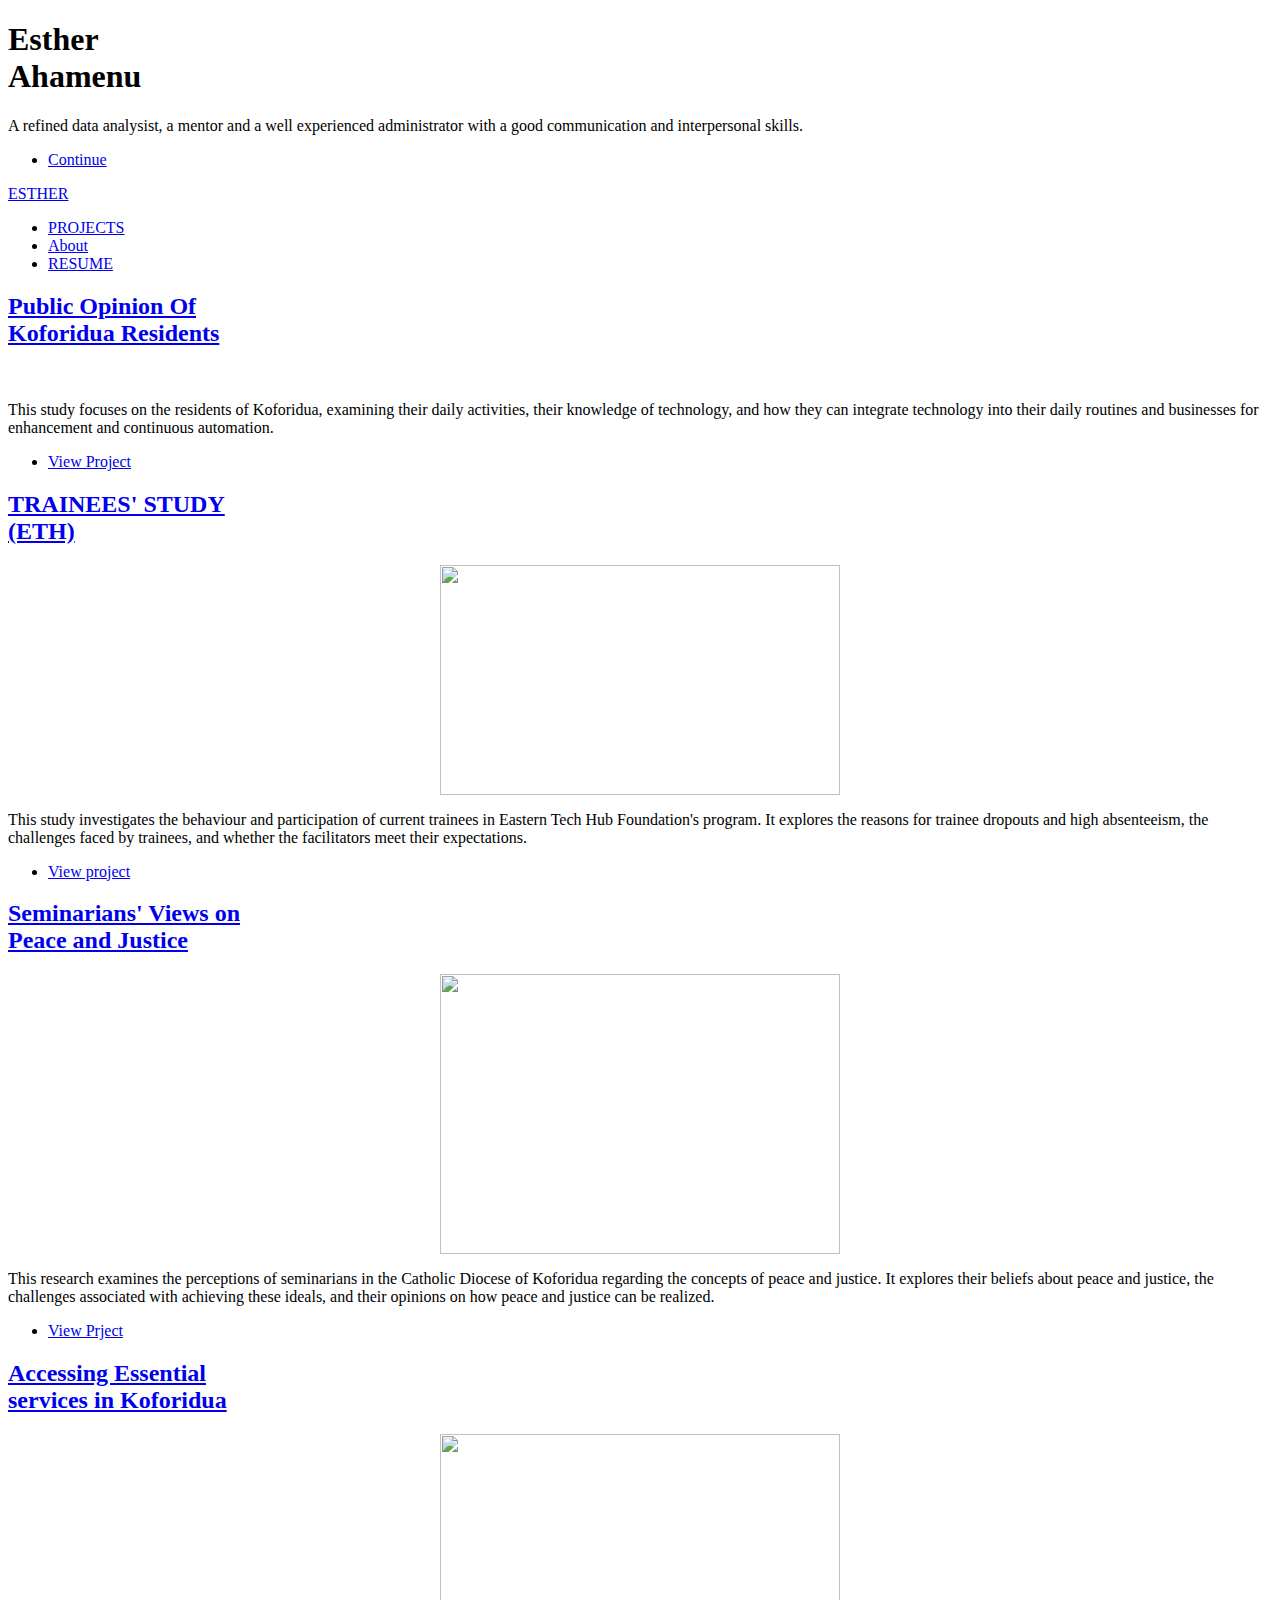
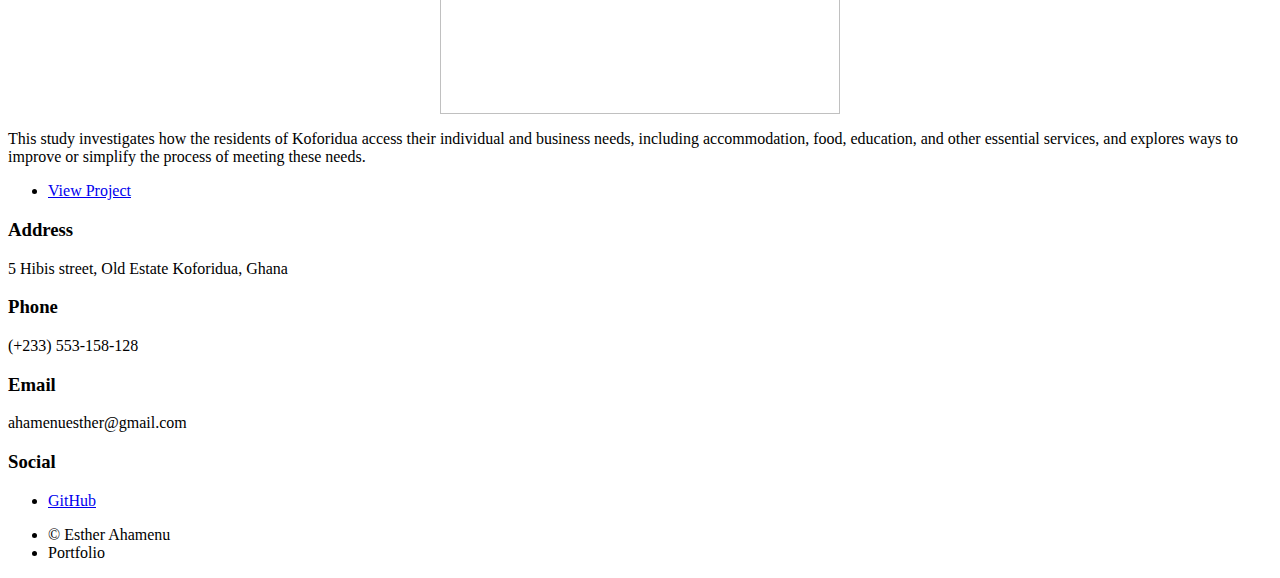
==== index.html @ f5d29477 "Add files via upload" ====
<!DOCTYPE HTML>
<!--
	Massively by HTML5 UP
	html5up.net | @ajlkn
	Free for personal and commercial use under the CCA 3.0 license (html5up.net/license)
-->
<html>
	<head>
		<title>Esther Ahamenu's Portfolio</title>
		<meta charset="utf-8" />
		<meta name="viewport" content="width=device-width, initial-scale=1, user-scalable=no" />
		<link rel="stylesheet" href="assets/css/main.css" />
		<noscript><link rel="stylesheet" href="assets/css/noscript.css" /></noscript>
	</head>
	<body class="is-preload">

		<!-- Wrapper -->
			<div id="wrapper" class="fade-in">

				<!-- Intro -->
					<div id="intro">
						<h1>Esther<br />
						Ahamenu</h1>
						<p>A refined data analysist, a mentor and a well experienced administrator with a good communication and
						interpersonal skills.</p>
						<ul class="actions">
							<li><a href="#header" class="button icon solid solo fa-arrow-down scrolly">Continue</a></li>
						</ul>
					</div>

				<!-- Header -->
					<header id="header">
						<a href="index.html" class="logo">ESTHER</a>
					</header>

				<!-- Nav -->
					<nav id="nav">
						<ul class="links">
							<li class="active"><a href="index.html">PROJECTS</a></li>
							<li ><a href="about.html">About</a></li>
							<li><a href="https://docs.google.com/document/d/1aIMluA7ncY4JUdDrD5Hj9w8OsF0kjv5H/edit?usp=sharing&ouid=103293461980447489467&rtpof=true&sd=true" target="_blank">RESUME</a></li>
							<!-- <li><a href="elements.html">Elements Reference</a></li> -->
						</ul>
						<!-- <ul class="icons">
							<li><a href="#" class="icon brands fa-twitter"><span class="label">Twitter</span></a></li>
							<li><a href="#" class="icon brands fa-facebook-f"><span class="label">Facebook</span></a></li>
							<li><a href="#" class="icon brands fa-instagram"><span class="label">Instagram</span></a></li>
							<li><a href="#" class="icon brands fa-github"><span class="label">GitHub</span></a></li>
						</ul> -->
					</nav>

				<!-- Main -->
					<div id="main">

						<!-- Featured Post -->
							

						<!-- Posts -->
							<section class="posts">
								<article>
									<header>
										
										<h2><a href="#">Public Opinion Of <br />
										Koforidua Residents</a></h2>
									</header>
									<a href="#" class="image fit"><img src="images/po.jpg" alt="" /></a>
									<p>This study focuses on the residents of Koforidua, examining their daily activities, their knowledge of technology, and how they can integrate technology into their daily routines and businesses for enhancement and continuous automation.</p>
									<ul class="actions special">
										<li><a href="https://github.com/Eastern-Tech-Hub-Foundation/public-opinion-of-koforidua-residents.gihttps://github.com/Eastern-Tech-Hub-Foundation/public-opinion-of-koforidua-residents.git" class="button" target="_blank">View Project</a></li>
									</ul>
								</article>
								<article>
									<header>
										<span class="date"></span>
										<h2><a href="#">TRAINEES' STUDY<br />
										(ETH)</a></h2>
									</header>
									<a href="#" class="image fit"><img src="images/ts.webp" alt=""style="display: block; margin:0 auto; height: 230px; width: 400px" /></a>
									<p>This study investigates the behaviour and participation of current trainees in Eastern Tech Hub Foundation's program. It explores the reasons for trainee dropouts and high absenteeism, the challenges faced by trainees, and whether the facilitators meet their expectations.</p>
									<ul class="actions special">
										<li><a href="#" class="button">View project</a></li>
									</ul>
								</article>
								<article>
									<header>
										
										<h2><a href="#">Seminarians' Views on <br />
										Peace and Justice </a></h2>
									</header>
									<a href="#" class="image fit"><img src="images/sem.jpg" alt="" style="display: block; margin:0 auto; height: 280px; width: 400px" /></a>
									<p>This research examines the perceptions of seminarians in the Catholic Diocese of Koforidua regarding the concepts of peace and justice. It explores their beliefs about peace and justice, the challenges associated with achieving these ideals, and their opinions on how peace and justice can be realized.</p>
									<ul class="actions special">
										<li><a href="https://github.com/Eastern-Tech-Hub-Foundation/seminarians.git" class="button" target="_blank">View Prject</a></li>
									</ul>
								</article>
								<article>
									<header>
										
										<h2><a href="#">Accessing Essential <br />
										 services in Koforidua</a></h2>
									</header>
									<a href="#" class="image fit"><img src="images/es.avif" alt=""style="display: block; margin:0 auto; height: 280px; width: 400px" /></a>
									<p>This study investigates how the residents of Koforidua access their individual and business needs, including accommodation, food, education, and other essential services, and explores ways to improve or simplify the process of meeting these needs.</p>
									<ul class="actions special">
										<li><a href="https://github.com/Eastern-Tech-Hub-Foundation/Trainees-Study" class="button" target="_blank">View Project</a></li>
									</ul>
								</article>
								<!-- <article>
									<header>
										
										<h2><a href="#">Odio magna<br />
										sed consectetur</a></h2>
									</header>
									<a href="#" class="image fit"><img src="images/pic06.jpg" alt="" /></a>
									<p>Donec eget ex magna. Interdum et malesuada fames ac ante ipsum primis in faucibus. Pellentesque venenatis dolor imperdiet dolor mattis sagittis magna etiam.</p>
									<ul class="actions special">
										<li><a href="#" class="button">Full Story</a></li>
									</ul>
								</article>
								<article>
									<header>
										
										<h2><a href="#">Augue lorem<br />
										primis vestibulum</a></h2>
									</header>
									<a href="#" class="image fit"><img src="images/pic07.jpg" alt="" /></a>
									<p>Donec eget ex magna. Interdum et malesuada fames ac ante ipsum primis in faucibus. Pellentesque venenatis dolor imperdiet dolor mattis sagittis magna etiam.</p>
									<ul class="actions special">
										<li><a href="#" class="button">Full Story</a></li>
									</ul>
								</article> -->
							</section>

						<!-- Footer -->
							<!-- <footer> -->
								<!-- <div class="pagination"> -->
									<!--<a href="#" class="previous">Prev</a>-->
									<!-- <a href="#" class="page active">1</a> -->
									<!-- <a href="#" class="page">2</a> -->
									<!-- <a href="#" class="page">3</a> -->
									<!-- <span class="extra">&hellip;</span> -->
									<!-- <a href="#" class="page">8</a> -->
									<!-- <a href="#" class="page">9</a> -->
									<!-- <a href="#" class="page">10</a> -->
									<!-- <a href="#" class="next">Next</a> -->
								<!-- </div> -->
							<!-- </footer> -->

					</div>

				<!-- Footer -->
					<footer id="footer">
						<section class="split contact">
							<section>
								<h3>Address</h3>
								<p>5 Hibis street, Old Estate
								Koforidua, Ghana</p>
							</section>
							<section>
								<h3>Phone</h3>
								<p>(+233) 553-158-128</p>
							</section>
							<!-- <form method="post" action="#">
								<div class="fields">
									<div class="field">
										<label for="name">Name</label>
										<input type="text" name="name" id="name" />
									</div>
									<div class="field">
										<label for="email">Email</label>
										<input type="text" name="email" id="email" />
									</div>
									<div class="field">
										<label for="message">Message</label>
										<textarea name="message" id="message" rows="3"></textarea>
									</div>
								</div>
								<ul class="actions">
									<li><input type="submit" value="Send Message" /></li>
								</ul>
							</form> -->
						</section>
						<section class="split contact">
							
							<section>
								<h3>Email</h3>
								<p>ahamenuesther@gmail.com</p>
							</section>
							<section>
								<h3>Social</h3>
								<ul class="icons alt">
									<!-- <li><a href="#" class="icon brands alt fa-twitter"><span class="label">Twitter</span></a></li> -->
									<!-- <li><a href="#" class="icon brands alt fa-facebook-f"><span class="label">Facebook</span></a></li> -->
									<!-- <li><a href="#" class="icon brands alt fa-instagram"><span class="label">Instagram</span></a></li> -->
									<li><a href="github.com/EstherAhamenu" class="icon brands alt fa-github"><span class="label">GitHub</span></a></li>
								</ul>
							</section>
						</section>
					</footer>

				<!-- Copyright -->
					<div id="copyright">
						<ul><li>&copy; Esther Ahamenu</li><li>Portfolio </li></ul>
					</div>

			</div>

		<!-- Scripts -->
			<script src="assets/js/jquery.min.js"></script>
			<script src="assets/js/jquery.scrollex.min.js"></script>
			<script src="assets/js/jquery.scrolly.min.js"></script>
			<script src="assets/js/browser.min.js"></script>
			<script src="assets/js/breakpoints.min.js"></script>
			<script src="assets/js/util.js"></script>
			<script src="assets/js/main.js"></script>

	</body>
</html>
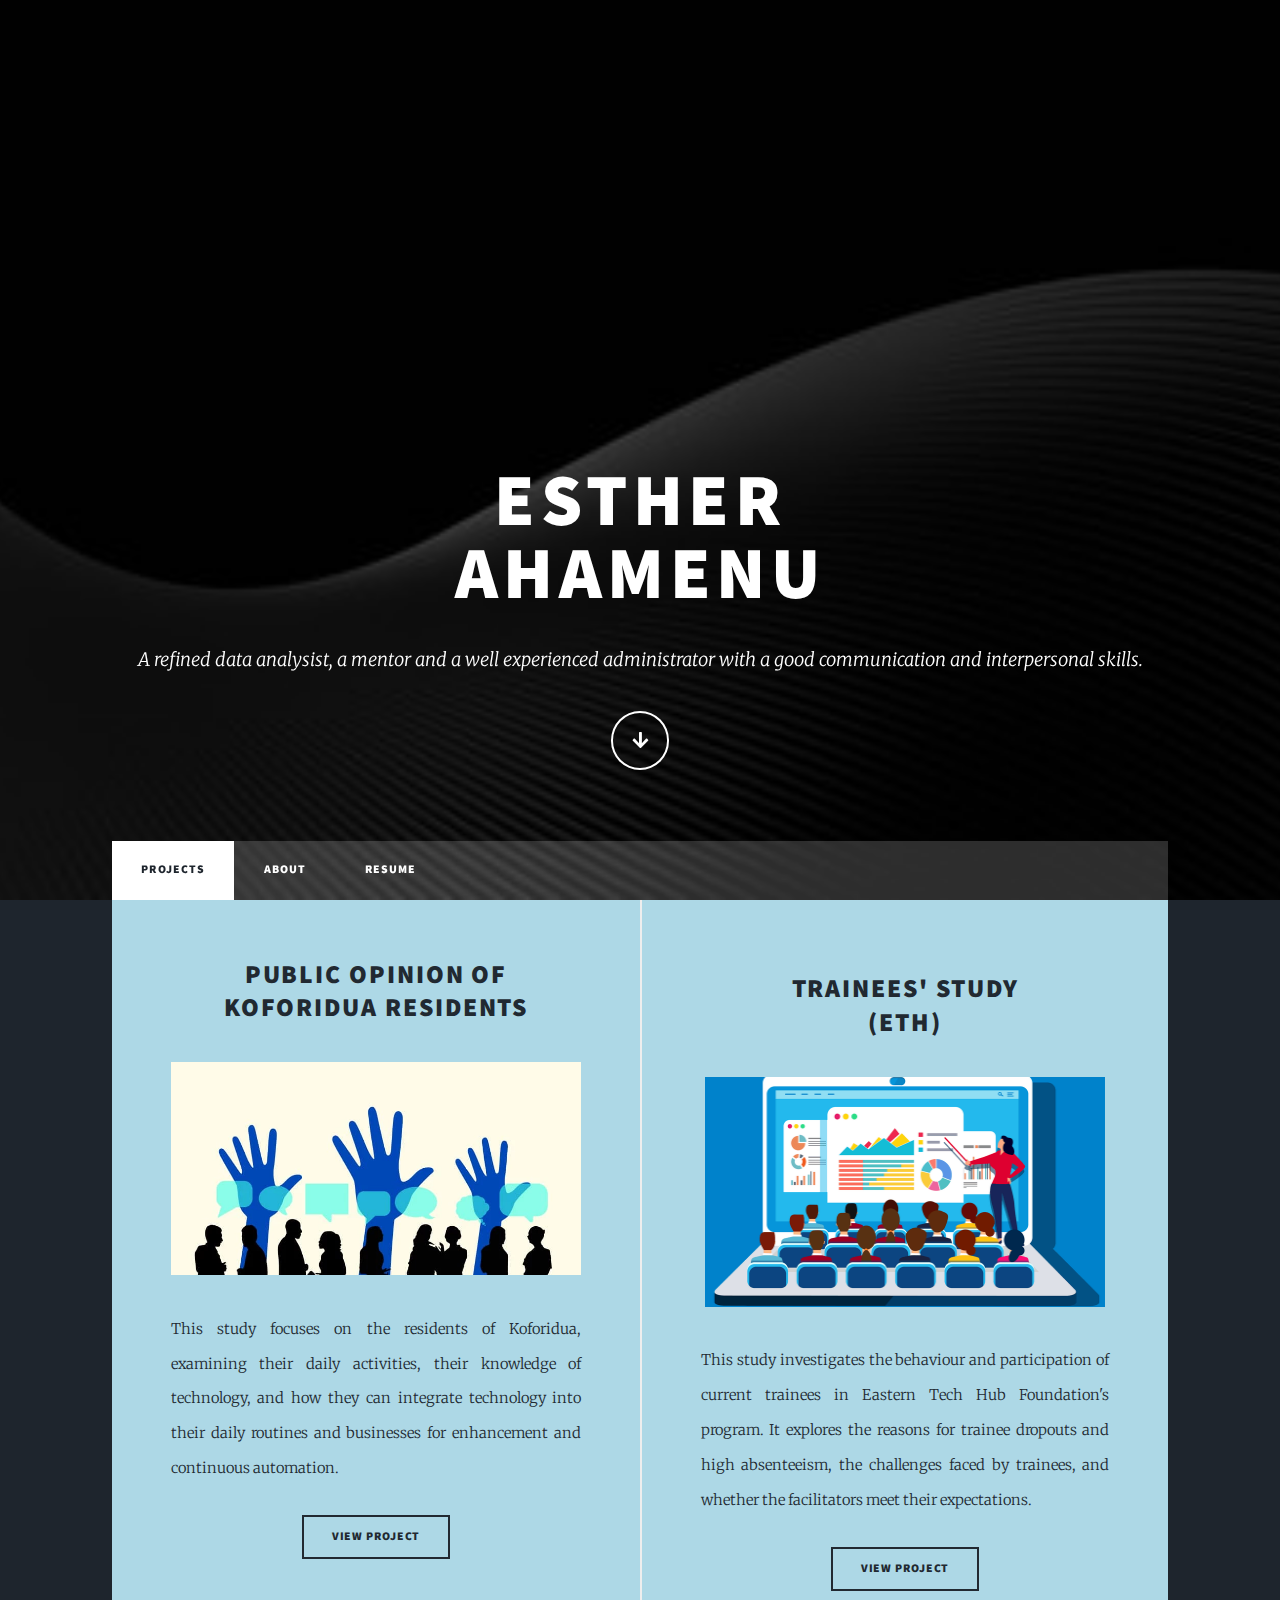
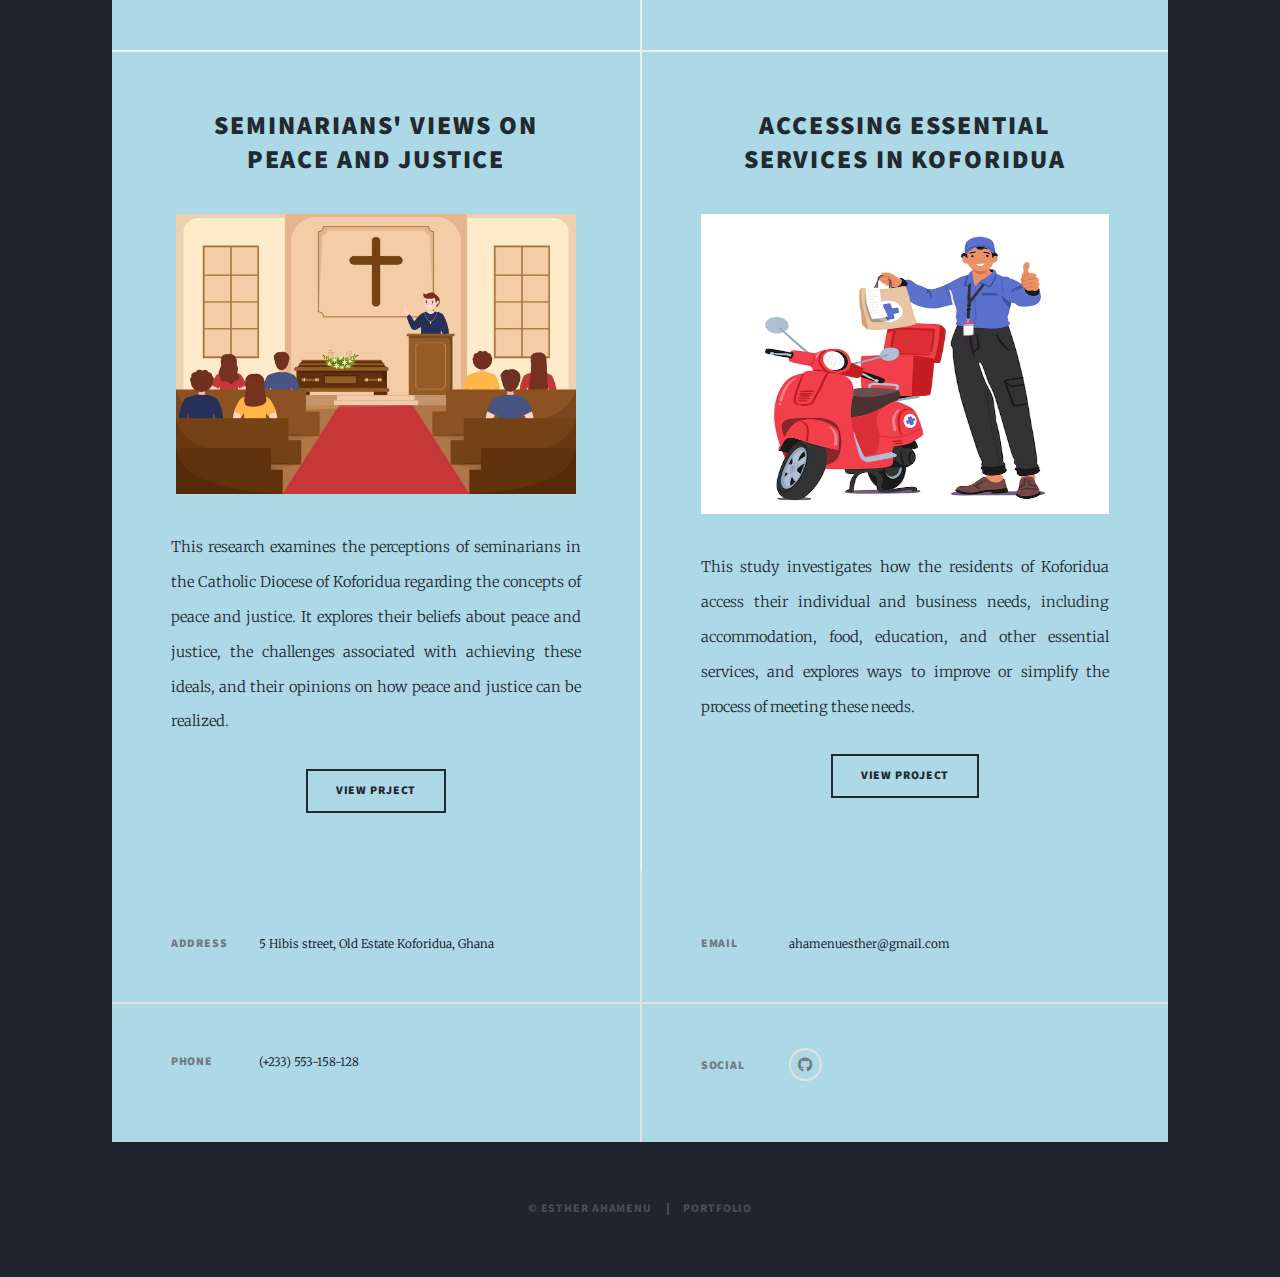
==== commit 92d57a22: "Update index.html" ====
--- a/index.html
+++ b/index.html
@@ -99,7 +99,7 @@
 										<h2><a href="#">Accessing Essential <br />
 										 services in Koforidua</a></h2>
 									</header>
-									<a href="#" class="image fit"><img src="images/es.avif" alt=""style="display: block; margin:0 auto; height: 280px; width: 400px" /></a>
+									<a href="#" class="image fit"><img src="images/es.avif" alt=""style="display: block; margin:0 auto; height: 300px; width: 350" /></a>
 									<p>This study investigates how the residents of Koforidua access their individual and business needs, including accommodation, food, education, and other essential services, and explores ways to improve or simplify the process of meeting these needs.</p>
 									<ul class="actions special">
 										<li><a href="https://github.com/Eastern-Tech-Hub-Foundation/Trainees-Study" class="button" target="_blank">View Project</a></li>
@@ -215,4 +215,4 @@
 			<script src="assets/js/main.js"></script>
 
 	</body>
-</html>+</html>
--- a/assets/css/main.css
+++ b/assets/css/main.css
@@ -0,0 +1,4689 @@
+@import url(fontawesome-all.min.css);
+@import url("https://fonts.googleapis.com/css?family=Merriweather:300,700,300italic,700italic|Source+Sans+Pro:900");
+
+/*
+	Massively by HTML5 UP
+	html5up.net | @ajlkn
+	Free for personal and commercial use under the CCA 3.0 license (html5up.net/license)
+*/
+
+html, body, div, span, applet, object,
+iframe, h1, h2, h3, h4, h5, h6, p, blockquote,
+pre, a, abbr, acronym, address, big, cite,
+code, del, dfn, em, img, ins, kbd, q, s, samp,
+small, strike, strong, sub, sup, tt, var, b,
+u, i, center, dl, dt, dd, ol, ul, li, fieldset,
+form, label, legend, table, caption, tbody,
+tfoot, thead, tr, th, td, article, aside,
+canvas, details, embed, figure, figcaption,
+footer, header, hgroup, menu, nav, output, ruby,
+section, summary, time, mark, audio, video {
+	margin: 0;
+	padding: 0;
+	border: 0;
+	font-size: 100%;
+	font: inherit;
+	vertical-align: baseline;}
+
+article, aside, details, figcaption, figure,
+footer, header, hgroup, menu, nav, section {
+	display: block;}
+
+body {
+	line-height: 1;
+}
+
+ol, ul {
+	list-style: none;
+}
+
+blockquote, q {
+	quotes: none;
+}
+
+	blockquote:before, blockquote:after, q:before, q:after {
+		content: '';
+		content: none;
+	}
+
+table {
+	border-collapse: collapse;
+	border-spacing: 0;
+}
+
+body {
+	-webkit-text-size-adjust: none;
+}
+
+mark {
+	background-color: transparent;
+	color: inherit;
+}
+
+input::-moz-focus-inner {
+	border: 0;
+	padding: 0;
+}
+
+input, select, textarea {
+	-moz-appearance: none;
+	-webkit-appearance: none;
+	-ms-appearance: none;
+	appearance: none;
+}
+
+/* Basic */
+
+	@-ms-viewport {
+		width: device-width;
+	}
+
+	body {
+		-ms-overflow-style: scrollbar;
+	}
+
+	@media screen and (max-width: 480px) {
+
+		html, body {
+			min-width: 320px;
+		}
+
+	}
+
+	html {
+		box-sizing: border-box;
+	}
+
+	*, *:before, *:after {
+		box-sizing: inherit;
+	}
+
+	body {
+		background-color: #1e252d;
+	}
+
+		body.is-preload *, body.is-preload *:before, body.is-preload *:after {
+			-moz-animation: none !important;
+			-webkit-animation: none !important;
+			-ms-animation: none !important;
+			animation: none !important;
+			-moz-transition: none !important;
+			-webkit-transition: none !important;
+			-ms-transition: none !important;
+			transition: none !important;
+		}
+
+/* Type */
+
+	html {
+		font-size: 16pt;
+	}
+
+		@media screen and (max-width: 1680px) {
+
+			html {
+				font-size: 12pt;
+			}
+
+		}
+
+		@media screen and (max-width: 1280px) {
+
+			html {
+				font-size: 11pt;
+			}
+
+		}
+
+		@media screen and (max-width: 360px) {
+
+			html {
+				font-size: 10pt;
+			}
+
+		}
+
+	body {
+		color: #212931;
+	}
+
+	body, input, select, textarea {
+		font-family: "Merriweather", Georgia, serif;
+		font-weight: 300;
+		font-size: 1rem;
+		line-height: 2.375;
+	}
+
+	a {
+		-moz-transition: color 0.2s ease-in-out, background-color 0.2s ease-in-out, border-color 0.2s ease-in-out, box-shadow 0.2s ease-in-out;
+		-webkit-transition: color 0.2s ease-in-out, background-color 0.2s ease-in-out, border-color 0.2s ease-in-out, box-shadow 0.2s ease-in-out;
+		-ms-transition: color 0.2s ease-in-out, background-color 0.2s ease-in-out, border-color 0.2s ease-in-out, box-shadow 0.2s ease-in-out;
+		transition: color 0.2s ease-in-out, background-color 0.2s ease-in-out, border-color 0.2s ease-in-out, box-shadow 0.2s ease-in-out;
+		border-bottom: dotted 1px;
+		text-decoration: none;
+	}
+
+		a:hover {
+			border-bottom-color: transparent;
+		}
+
+	strong, b {
+		font-weight: 600;
+	}
+
+	em, i {
+		font-style: italic;
+	}
+
+	p {
+		text-align: justify;
+		margin: 0 0 2rem 0;
+	}
+
+	h1, h2, h3, h4, h5, h6 {
+		font-family: "Source Sans Pro", Helvetica, sans-serif;
+		font-weight: 900;
+		line-height: 1.5;
+		letter-spacing: 0.075em;
+		text-transform: uppercase;
+		margin: 0 0 1rem 0;
+	}
+
+		h1 a, h2 a, h3 a, h4 a, h5 a, h6 a {
+			border-bottom: 0;
+			color: inherit;
+			text-decoration: none;
+		}
+
+	h1 {
+		font-size: 4rem;
+		line-height: 1.1;
+		margin: 0 0 2rem 0;
+	}
+
+	h2 {
+		font-size: 1.75rem;
+		line-height: 1.3;
+		margin: 0 0 1.5rem 0;
+	}
+
+	h3 {
+		font-size: 1.25rem;
+		margin: 0 0 1.5rem 0;
+	}
+
+	h4 {
+		font-size: 1rem;
+	}
+
+	h5 {
+		font-size: 0.9rem;
+	}
+
+	h6 {
+		font-size: 0.8rem;
+	}
+
+	sub {
+		font-size: 0.8rem;
+		position: relative;
+		top: 0.5rem;
+	}
+
+	sup {
+		font-size: 0.8rem;
+		position: relative;
+		top: -0.5rem;
+	}
+
+	blockquote {
+		border-left: solid 4px;
+		font-style: italic;
+		margin: 0 0 2rem 0;
+		padding: 0.5rem 0 0.5rem 2rem;
+	}
+
+	code {
+		border: solid 2px;
+		font-family: "Courier New", monospace;
+		font-size: 0.9rem;
+		margin: 0 0.25rem;
+		padding: 0.25rem 0.65rem;
+	}
+
+	pre {
+		-webkit-overflow-scrolling: touch;
+		font-family: "Courier New", monospace;
+		font-size: 0.9rem;
+		margin: 0 0 2rem 0;
+	}
+
+		pre code {
+			display: block;
+			line-height: 1.75;
+			padding: 1rem 1.5rem;
+			overflow-x: auto;
+		}
+
+	hr {
+		border: 0;
+		border-bottom: solid 2px;
+		margin: 3rem 0;
+	}
+
+		hr.major {
+			margin: 5rem 0;
+		}
+
+	.align-left {
+		text-align: left;
+	}
+
+	.align-center {
+		text-align: center;
+	}
+
+	.align-right {
+		text-align: right;
+	}
+
+	input, select, textarea {
+		color: #212931;
+	}
+
+	a {
+		color: #212931;
+		border-bottom-color: rgba(33, 41, 49, 0.5);
+	}
+
+		a:hover {
+			border-bottom-color: transparent;
+			color: #18bfef !important;
+		}
+
+	strong, b {
+		color: #212931;
+	}
+
+	h1, h2, h3, h4, h5, h6 {
+		color: #212931;
+	}
+
+	blockquote {
+		border-left-color: #eeeeee;
+	}
+
+	code {
+		background: rgba(220, 220, 220, 0.25);
+		border-color: #eeeeee;
+	}
+
+	hr {
+		border-bottom-color: #eeeeee;
+	}
+
+/* Row */
+
+	.row {
+		display: flex;
+		flex-wrap: wrap;
+		box-sizing: border-box;
+		align-items: stretch;
+	}
+
+		.row > * {
+			box-sizing: border-box;
+		}
+
+		.row.gtr-uniform > * > :last-child {
+			margin-bottom: 0;
+		}
+
+		.row.aln-left {
+			justify-content: flex-start;
+		}
+
+		.row.aln-center {
+			justify-content: center;
+		}
+
+		.row.aln-right {
+			justify-content: flex-end;
+		}
+
+		.row.aln-top {
+			align-items: flex-start;
+		}
+
+		.row.aln-middle {
+			align-items: center;
+		}
+
+		.row.aln-bottom {
+			align-items: flex-end;
+		}
+
+		.row > .imp {
+			order: -1;
+		}
+
+		.row > .col-1 {
+			width: 8.33333%;
+		}
+
+		.row > .off-1 {
+			margin-left: 8.33333%;
+		}
+
+		.row > .col-2 {
+			width: 16.66667%;
+		}
+
+		.row > .off-2 {
+			margin-left: 16.66667%;
+		}
+
+		.row > .col-3 {
+			width: 25%;
+		}
+
+		.row > .off-3 {
+			margin-left: 25%;
+		}
+
+		.row > .col-4 {
+			width: 33.33333%;
+		}
+
+		.row > .off-4 {
+			margin-left: 33.33333%;
+		}
+
+		.row > .col-5 {
+			width: 41.66667%;
+		}
+
+		.row > .off-5 {
+			margin-left: 41.66667%;
+		}
+
+		.row > .col-6 {
+			width: 50%;
+		}
+
+		.row > .off-6 {
+			margin-left: 50%;
+		}
+
+		.row > .col-7 {
+			width: 58.33333%;
+		}
+
+		.row > .off-7 {
+			margin-left: 58.33333%;
+		}
+
+		.row > .col-8 {
+			width: 66.66667%;
+		}
+
+		.row > .off-8 {
+			margin-left: 66.66667%;
+		}
+
+		.row > .col-9 {
+			width: 75%;
+		}
+
+		.row > .off-9 {
+			margin-left: 75%;
+		}
+
+		.row > .col-10 {
+			width: 83.33333%;
+		}
+
+		.row > .off-10 {
+			margin-left: 83.33333%;
+		}
+
+		.row > .col-11 {
+			width: 91.66667%;
+		}
+
+		.row > .off-11 {
+			margin-left: 91.66667%;
+		}
+
+		.row > .col-12 {
+			width: 100%;
+		}
+
+		.row > .off-12 {
+			margin-left: 100%;
+		}
+
+		.row.gtr-0 {
+			margin-top: 0;
+			margin-left: 0rem;
+		}
+
+			.row.gtr-0 > * {
+				padding: 0 0 0 0rem;
+			}
+
+			.row.gtr-0.gtr-uniform {
+				margin-top: 0rem;
+			}
+
+				.row.gtr-0.gtr-uniform > * {
+					padding-top: 0rem;
+				}
+
+		.row.gtr-25 {
+			margin-top: 0;
+			margin-left: -0.375rem;
+		}
+
+			.row.gtr-25 > * {
+				padding: 0 0 0 0.375rem;
+			}
+
+			.row.gtr-25.gtr-uniform {
+				margin-top: -0.375rem;
+			}
+
+				.row.gtr-25.gtr-uniform > * {
+					padding-top: 0.375rem;
+				}
+
+		.row.gtr-50 {
+			margin-top: 0;
+			margin-left: -0.75rem;
+		}
+
+			.row.gtr-50 > * {
+				padding: 0 0 0 0.75rem;
+			}
+
+			.row.gtr-50.gtr-uniform {
+				margin-top: -0.75rem;
+			}
+
+				.row.gtr-50.gtr-uniform > * {
+					padding-top: 0.75rem;
+				}
+
+		.row {
+			margin-top: 0;
+			margin-left: -1.5rem;
+		}
+
+			.row > * {
+				padding: 0 0 0 1.5rem;
+			}
+
+			.row.gtr-uniform {
+				margin-top: -1.5rem;
+			}
+
+				.row.gtr-uniform > * {
+					padding-top: 1.5rem;
+				}
+
+		.row.gtr-150 {
+			margin-top: 0;
+			margin-left: -2.25rem;
+		}
+
+			.row.gtr-150 > * {
+				padding: 0 0 0 2.25rem;
+			}
+
+			.row.gtr-150.gtr-uniform {
+				margin-top: -2.25rem;
+			}
+
+				.row.gtr-150.gtr-uniform > * {
+					padding-top: 2.25rem;
+				}
+
+		.row.gtr-200 {
+			margin-top: 0;
+			margin-left: -3rem;
+		}
+
+			.row.gtr-200 > * {
+				padding: 0 0 0 3rem;
+			}
+
+			.row.gtr-200.gtr-uniform {
+				margin-top: -3rem;
+			}
+
+				.row.gtr-200.gtr-uniform > * {
+					padding-top: 3rem;
+				}
+
+		@media screen and (max-width: 1680px) {
+
+			.row {
+				display: flex;
+				flex-wrap: wrap;
+				box-sizing: border-box;
+				align-items: stretch;
+			}
+
+				.row > * {
+					box-sizing: border-box;
+				}
+
+				.row.gtr-uniform > * > :last-child {
+					margin-bottom: 0;
+				}
+
+				.row.aln-left {
+					justify-content: flex-start;
+				}
+
+				.row.aln-center {
+					justify-content: center;
+				}
+
+				.row.aln-right {
+					justify-content: flex-end;
+				}
+
+				.row.aln-top {
+					align-items: flex-start;
+				}
+
+				.row.aln-middle {
+					align-items: center;
+				}
+
+				.row.aln-bottom {
+					align-items: flex-end;
+				}
+
+				.row > .imp-xlarge {
+					order: -1;
+				}
+
+				.row > .col-1-xlarge {
+					width: 8.33333%;
+				}
+
+				.row > .off-1-xlarge {
+					margin-left: 8.33333%;
+				}
+
+				.row > .col-2-xlarge {
+					width: 16.66667%;
+				}
+
+				.row > .off-2-xlarge {
+					margin-left: 16.66667%;
+				}
+
+				.row > .col-3-xlarge {
+					width: 25%;
+				}
+
+				.row > .off-3-xlarge {
+					margin-left: 25%;
+				}
+
+				.row > .col-4-xlarge {
+					width: 33.33333%;
+				}
+
+				.row > .off-4-xlarge {
+					margin-left: 33.33333%;
+				}
+
+				.row > .col-5-xlarge {
+					width: 41.66667%;
+				}
+
+				.row > .off-5-xlarge {
+					margin-left: 41.66667%;
+				}
+
+				.row > .col-6-xlarge {
+					width: 50%;
+				}
+
+				.row > .off-6-xlarge {
+					margin-left: 50%;
+				}
+
+				.row > .col-7-xlarge {
+					width: 58.33333%;
+				}
+
+				.row > .off-7-xlarge {
+					margin-left: 58.33333%;
+				}
+
+				.row > .col-8-xlarge {
+					width: 66.66667%;
+				}
+
+				.row > .off-8-xlarge {
+					margin-left: 66.66667%;
+				}
+
+				.row > .col-9-xlarge {
+					width: 75%;
+				}
+
+				.row > .off-9-xlarge {
+					margin-left: 75%;
+				}
+
+				.row > .col-10-xlarge {
+					width: 83.33333%;
+				}
+
+				.row > .off-10-xlarge {
+					margin-left: 83.33333%;
+				}
+
+				.row > .col-11-xlarge {
+					width: 91.66667%;
+				}
+
+				.row > .off-11-xlarge {
+					margin-left: 91.66667%;
+				}
+
+				.row > .col-12-xlarge {
+					width: 100%;
+				}
+
+				.row > .off-12-xlarge {
+					margin-left: 100%;
+				}
+
+				.row.gtr-0 {
+					margin-top: 0;
+					margin-left: 0rem;
+				}
+
+					.row.gtr-0 > * {
+						padding: 0 0 0 0rem;
+					}
+
+					.row.gtr-0.gtr-uniform {
+						margin-top: 0rem;
+					}
+
+						.row.gtr-0.gtr-uniform > * {
+							padding-top: 0rem;
+						}
+
+				.row.gtr-25 {
+					margin-top: 0;
+					margin-left: -0.375rem;
+				}
+
+					.row.gtr-25 > * {
+						padding: 0 0 0 0.375rem;
+					}
+
+					.row.gtr-25.gtr-uniform {
+						margin-top: -0.375rem;
+					}
+
+						.row.gtr-25.gtr-uniform > * {
+							padding-top: 0.375rem;
+						}
+
+				.row.gtr-50 {
+					margin-top: 0;
+					margin-left: -0.75rem;
+				}
+
+					.row.gtr-50 > * {
+						padding: 0 0 0 0.75rem;
+					}
+
+					.row.gtr-50.gtr-uniform {
+						margin-top: -0.75rem;
+					}
+
+						.row.gtr-50.gtr-uniform > * {
+							padding-top: 0.75rem;
+						}
+
+				.row {
+					margin-top: 0;
+					margin-left: -1.5rem;
+				}
+
+					.row > * {
+						padding: 0 0 0 1.5rem;
+					}
+
+					.row.gtr-uniform {
+						margin-top: -1.5rem;
+					}
+
+						.row.gtr-uniform > * {
+							padding-top: 1.5rem;
+						}
+
+				.row.gtr-150 {
+					margin-top: 0;
+					margin-left: -2.25rem;
+				}
+
+					.row.gtr-150 > * {
+						padding: 0 0 0 2.25rem;
+					}
+
+					.row.gtr-150.gtr-uniform {
+						margin-top: -2.25rem;
+					}
+
+						.row.gtr-150.gtr-uniform > * {
+							padding-top: 2.25rem;
+						}
+
+				.row.gtr-200 {
+					margin-top: 0;
+					margin-left: -3rem;
+				}
+
+					.row.gtr-200 > * {
+						padding: 0 0 0 3rem;
+					}
+
+					.row.gtr-200.gtr-uniform {
+						margin-top: -3rem;
+					}
+
+						.row.gtr-200.gtr-uniform > * {
+							padding-top: 3rem;
+						}
+
+		}
+
+		@media screen and (max-width: 1280px) {
+
+			.row {
+				display: flex;
+				flex-wrap: wrap;
+				box-sizing: border-box;
+				align-items: stretch;
+			}
+
+				.row > * {
+					box-sizing: border-box;
+				}
+
+				.row.gtr-uniform > * > :last-child {
+					margin-bottom: 0;
+				}
+
+				.row.aln-left {
+					justify-content: flex-start;
+				}
+
+				.row.aln-center {
+					justify-content: center;
+				}
+
+				.row.aln-right {
+					justify-content: flex-end;
+				}
+
+				.row.aln-top {
+					align-items: flex-start;
+				}
+
+				.row.aln-middle {
+					align-items: center;
+				}
+
+				.row.aln-bottom {
+					align-items: flex-end;
+				}
+
+				.row > .imp-large {
+					order: -1;
+				}
+
+				.row > .col-1-large {
+					width: 8.33333%;
+				}
+
+				.row > .off-1-large {
+					margin-left: 8.33333%;
+				}
+
+				.row > .col-2-large {
+					width: 16.66667%;
+				}
+
+				.row > .off-2-large {
+					margin-left: 16.66667%;
+				}
+
+				.row > .col-3-large {
+					width: 25%;
+				}
+
+				.row > .off-3-large {
+					margin-left: 25%;
+				}
+
+				.row > .col-4-large {
+					width: 33.33333%;
+				}
+
+				.row > .off-4-large {
+					margin-left: 33.33333%;
+				}
+
+				.row > .col-5-large {
+					width: 41.66667%;
+				}
+
+				.row > .off-5-large {
+					margin-left: 41.66667%;
+				}
+
+				.row > .col-6-large {
+					width: 50%;
+				}
+
+				.row > .off-6-large {
+					margin-left: 50%;
+				}
+
+				.row > .col-7-large {
+					width: 58.33333%;
+				}
+
+				.row > .off-7-large {
+					margin-left: 58.33333%;
+				}
+
+				.row > .col-8-large {
+					width: 66.66667%;
+				}
+
+				.row > .off-8-large {
+					margin-left: 66.66667%;
+				}
+
+				.row > .col-9-large {
+					width: 75%;
+				}
+
+				.row > .off-9-large {
+					margin-left: 75%;
+				}
+
+				.row > .col-10-large {
+					width: 83.33333%;
+				}
+
+				.row > .off-10-large {
+					margin-left: 83.33333%;
+				}
+
+				.row > .col-11-large {
+					width: 91.66667%;
+				}
+
+				.row > .off-11-large {
+					margin-left: 91.66667%;
+				}
+
+				.row > .col-12-large {
+					width: 100%;
+				}
+
+				.row > .off-12-large {
+					margin-left: 100%;
+				}
+
+				.row.gtr-0 {
+					margin-top: 0;
+					margin-left: 0rem;
+				}
+
+					.row.gtr-0 > * {
+						padding: 0 0 0 0rem;
+					}
+
+					.row.gtr-0.gtr-uniform {
+						margin-top: 0rem;
+					}
+
+						.row.gtr-0.gtr-uniform > * {
+							padding-top: 0rem;
+						}
+
+				.row.gtr-25 {
+					margin-top: 0;
+					margin-left: -0.375rem;
+				}
+
+					.row.gtr-25 > * {
+						padding: 0 0 0 0.375rem;
+					}
+
+					.row.gtr-25.gtr-uniform {
+						margin-top: -0.375rem;
+					}
+
+						.row.gtr-25.gtr-uniform > * {
+							padding-top: 0.375rem;
+						}
+
+				.row.gtr-50 {
+					margin-top: 0;
+					margin-left: -0.75rem;
+				}
+
+					.row.gtr-50 > * {
+						padding: 0 0 0 0.75rem;
+					}
+
+					.row.gtr-50.gtr-uniform {
+						margin-top: -0.75rem;
+					}
+
+						.row.gtr-50.gtr-uniform > * {
+							padding-top: 0.75rem;
+						}
+
+				.row {
+					margin-top: 0;
+					margin-left: -1.5rem;
+				}
+
+					.row > * {
+						padding: 0 0 0 1.5rem;
+					}
+
+					.row.gtr-uniform {
+						margin-top: -1.5rem;
+					}
+
+						.row.gtr-uniform > * {
+							padding-top: 1.5rem;
+						}
+
+				.row.gtr-150 {
+					margin-top: 0;
+					margin-left: -2.25rem;
+				}
+
+					.row.gtr-150 > * {
+						padding: 0 0 0 2.25rem;
+					}
+
+					.row.gtr-150.gtr-uniform {
+						margin-top: -2.25rem;
+					}
+
+						.row.gtr-150.gtr-uniform > * {
+							padding-top: 2.25rem;
+						}
+
+				.row.gtr-200 {
+					margin-top: 0;
+					margin-left: -3rem;
+				}
+
+					.row.gtr-200 > * {
+						padding: 0 0 0 3rem;
+					}
+
+					.row.gtr-200.gtr-uniform {
+						margin-top: -3rem;
+					}
+
+						.row.gtr-200.gtr-uniform > * {
+							padding-top: 3rem;
+						}
+
+		}
+
+		@media screen and (max-width: 980px) {
+
+			.row {
+				display: flex;
+				flex-wrap: wrap;
+				box-sizing: border-box;
+				align-items: stretch;
+			}
+
+				.row > * {
+					box-sizing: border-box;
+				}
+
+				.row.gtr-uniform > * > :last-child {
+					margin-bottom: 0;
+				}
+
+				.row.aln-left {
+					justify-content: flex-start;
+				}
+
+				.row.aln-center {
+					justify-content: center;
+				}
+
+				.row.aln-right {
+					justify-content: flex-end;
+				}
+
+				.row.aln-top {
+					align-items: flex-start;
+				}
+
+				.row.aln-middle {
+					align-items: center;
+				}
+
+				.row.aln-bottom {
+					align-items: flex-end;
+				}
+
+				.row > .imp-medium {
+					order: -1;
+				}
+
+				.row > .col-1-medium {
+					width: 8.33333%;
+				}
+
+				.row > .off-1-medium {
+					margin-left: 8.33333%;
+				}
+
+				.row > .col-2-medium {
+					width: 16.66667%;
+				}
+
+				.row > .off-2-medium {
+					margin-left: 16.66667%;
+				}
+
+				.row > .col-3-medium {
+					width: 25%;
+				}
+
+				.row > .off-3-medium {
+					margin-left: 25%;
+				}
+
+				.row > .col-4-medium {
+					width: 33.33333%;
+				}
+
+				.row > .off-4-medium {
+					margin-left: 33.33333%;
+				}
+
+				.row > .col-5-medium {
+					width: 41.66667%;
+				}
+
+				.row > .off-5-medium {
+					margin-left: 41.66667%;
+				}
+
+				.row > .col-6-medium {
+					width: 50%;
+				}
+
+				.row > .off-6-medium {
+					margin-left: 50%;
+				}
+
+				.row > .col-7-medium {
+					width: 58.33333%;
+				}
+
+				.row > .off-7-medium {
+					margin-left: 58.33333%;
+				}
+
+				.row > .col-8-medium {
+					width: 66.66667%;
+				}
+
+				.row > .off-8-medium {
+					margin-left: 66.66667%;
+				}
+
+				.row > .col-9-medium {
+					width: 75%;
+				}
+
+				.row > .off-9-medium {
+					margin-left: 75%;
+				}
+
+				.row > .col-10-medium {
+					width: 83.33333%;
+				}
+
+				.row > .off-10-medium {
+					margin-left: 83.33333%;
+				}
+
+				.row > .col-11-medium {
+					width: 91.66667%;
+				}
+
+				.row > .off-11-medium {
+					margin-left: 91.66667%;
+				}
+
+				.row > .col-12-medium {
+					width: 100%;
+				}
+
+				.row > .off-12-medium {
+					margin-left: 100%;
+				}
+
+				.row.gtr-0 {
+					margin-top: 0;
+					margin-left: 0rem;
+				}
+
+					.row.gtr-0 > * {
+						padding: 0 0 0 0rem;
+					}
+
+					.row.gtr-0.gtr-uniform {
+						margin-top: 0rem;
+					}
+
+						.row.gtr-0.gtr-uniform > * {
+							padding-top: 0rem;
+						}
+
+				.row.gtr-25 {
+					margin-top: 0;
+					margin-left: -0.375rem;
+				}
+
+					.row.gtr-25 > * {
+						padding: 0 0 0 0.375rem;
+					}
+
+					.row.gtr-25.gtr-uniform {
+						margin-top: -0.375rem;
+					}
+
+						.row.gtr-25.gtr-uniform > * {
+							padding-top: 0.375rem;
+						}
+
+				.row.gtr-50 {
+					margin-top: 0;
+					margin-left: -0.75rem;
+				}
+
+					.row.gtr-50 > * {
+						padding: 0 0 0 0.75rem;
+					}
+
+					.row.gtr-50.gtr-uniform {
+						margin-top: -0.75rem;
+					}
+
+						.row.gtr-50.gtr-uniform > * {
+							padding-top: 0.75rem;
+						}
+
+				.row {
+					margin-top: 0;
+					margin-left: -1.5rem;
+				}
+
+					.row > * {
+						padding: 0 0 0 1.5rem;
+					}
+
+					.row.gtr-uniform {
+						margin-top: -1.5rem;
+					}
+
+						.row.gtr-uniform > * {
+							padding-top: 1.5rem;
+						}
+
+				.row.gtr-150 {
+					margin-top: 0;
+					margin-left: -2.25rem;
+				}
+
+					.row.gtr-150 > * {
+						padding: 0 0 0 2.25rem;
+					}
+
+					.row.gtr-150.gtr-uniform {
+						margin-top: -2.25rem;
+					}
+
+						.row.gtr-150.gtr-uniform > * {
+							padding-top: 2.25rem;
+						}
+
+				.row.gtr-200 {
+					margin-top: 0;
+					margin-left: -3rem;
+				}
+
+					.row.gtr-200 > * {
+						padding: 0 0 0 3rem;
+					}
+
+					.row.gtr-200.gtr-uniform {
+						margin-top: -3rem;
+					}
+
+						.row.gtr-200.gtr-uniform > * {
+							padding-top: 3rem;
+						}
+
+		}
+
+		@media screen and (max-width: 736px) {
+
+			.row {
+				display: flex;
+				flex-wrap: wrap;
+				box-sizing: border-box;
+				align-items: stretch;
+			}
+
+				.row > * {
+					box-sizing: border-box;
+				}
+
+				.row.gtr-uniform > * > :last-child {
+					margin-bottom: 0;
+				}
+
+				.row.aln-left {
+					justify-content: flex-start;
+				}
+
+				.row.aln-center {
+					justify-content: center;
+				}
+
+				.row.aln-right {
+					justify-content: flex-end;
+				}
+
+				.row.aln-top {
+					align-items: flex-start;
+				}
+
+				.row.aln-middle {
+					align-items: center;
+				}
+
+				.row.aln-bottom {
+					align-items: flex-end;
+				}
+
+				.row > .imp-small {
+					order: -1;
+				}
+
+				.row > .col-1-small {
+					width: 8.33333%;
+				}
+
+				.row > .off-1-small {
+					margin-left: 8.33333%;
+				}
+
+				.row > .col-2-small {
+					width: 16.66667%;
+				}
+
+				.row > .off-2-small {
+					margin-left: 16.66667%;
+				}
+
+				.row > .col-3-small {
+					width: 25%;
+				}
+
+				.row > .off-3-small {
+					margin-left: 25%;
+				}
+
+				.row > .col-4-small {
+					width: 33.33333%;
+				}
+
+				.row > .off-4-small {
+					margin-left: 33.33333%;
+				}
+
+				.row > .col-5-small {
+					width: 41.66667%;
+				}
+
+				.row > .off-5-small {
+					margin-left: 41.66667%;
+				}
+
+				.row > .col-6-small {
+					width: 50%;
+				}
+
+				.row > .off-6-small {
+					margin-left: 50%;
+				}
+
+				.row > .col-7-small {
+					width: 58.33333%;
+				}
+
+				.row > .off-7-small {
+					margin-left: 58.33333%;
+				}
+
+				.row > .col-8-small {
+					width: 66.66667%;
+				}
+
+				.row > .off-8-small {
+					margin-left: 66.66667%;
+				}
+
+				.row > .col-9-small {
+					width: 75%;
+				}
+
+				.row > .off-9-small {
+					margin-left: 75%;
+				}
+
+				.row > .col-10-small {
+					width: 83.33333%;
+				}
+
+				.row > .off-10-small {
+					margin-left: 83.33333%;
+				}
+
+				.row > .col-11-small {
+					width: 91.66667%;
+				}
+
+				.row > .off-11-small {
+					margin-left: 91.66667%;
+				}
+
+				.row > .col-12-small {
+					width: 100%;
+				}
+
+				.row > .off-12-small {
+					margin-left: 100%;
+				}
+
+				.row.gtr-0 {
+					margin-top: 0;
+					margin-left: 0rem;
+				}
+
+					.row.gtr-0 > * {
+						padding: 0 0 0 0rem;
+					}
+
+					.row.gtr-0.gtr-uniform {
+						margin-top: 0rem;
+					}
+
+						.row.gtr-0.gtr-uniform > * {
+							padding-top: 0rem;
+						}
+
+				.row.gtr-25 {
+					margin-top: 0;
+					margin-left: -0.375rem;
+				}
+
+					.row.gtr-25 > * {
+						padding: 0 0 0 0.375rem;
+					}
+
+					.row.gtr-25.gtr-uniform {
+						margin-top: -0.375rem;
+					}
+
+						.row.gtr-25.gtr-uniform > * {
+							padding-top: 0.375rem;
+						}
+
+				.row.gtr-50 {
+					margin-top: 0;
+					margin-left: -0.75rem;
+				}
+
+					.row.gtr-50 > * {
+						padding: 0 0 0 0.75rem;
+					}
+
+					.row.gtr-50.gtr-uniform {
+						margin-top: -0.75rem;
+					}
+
+						.row.gtr-50.gtr-uniform > * {
+							padding-top: 0.75rem;
+						}
+
+				.row {
+					margin-top: 0;
+					margin-left: -1.5rem;
+				}
+
+					.row > * {
+						padding: 0 0 0 1.5rem;
+					}
+
+					.row.gtr-uniform {
+						margin-top: -1.5rem;
+					}
+
+						.row.gtr-uniform > * {
+							padding-top: 1.5rem;
+						}
+
+				.row.gtr-150 {
+					margin-top: 0;
+					margin-left: -2.25rem;
+				}
+
+					.row.gtr-150 > * {
+						padding: 0 0 0 2.25rem;
+					}
+
+					.row.gtr-150.gtr-uniform {
+						margin-top: -2.25rem;
+					}
+
+						.row.gtr-150.gtr-uniform > * {
+							padding-top: 2.25rem;
+						}
+
+				.row.gtr-200 {
+					margin-top: 0;
+					margin-left: -3rem;
+				}
+
+					.row.gtr-200 > * {
+						padding: 0 0 0 3rem;
+					}
+
+					.row.gtr-200.gtr-uniform {
+						margin-top: -3rem;
+					}
+
+						.row.gtr-200.gtr-uniform > * {
+							padding-top: 3rem;
+						}
+
+		}
+
+		@media screen and (max-width: 480px) {
+
+			.row {
+				display: flex;
+				flex-wrap: wrap;
+				box-sizing: border-box;
+				align-items: stretch;
+			}
+
+				.row > * {
+					box-sizing: border-box;
+				}
+
+				.row.gtr-uniform > * > :last-child {
+					margin-bottom: 0;
+				}
+
+				.row.aln-left {
+					justify-content: flex-start;
+				}
+
+				.row.aln-center {
+					justify-content: center;
+				}
+
+				.row.aln-right {
+					justify-content: flex-end;
+				}
+
+				.row.aln-top {
+					align-items: flex-start;
+				}
+
+				.row.aln-middle {
+					align-items: center;
+				}
+
+				.row.aln-bottom {
+					align-items: flex-end;
+				}
+
+				.row > .imp-xsmall {
+					order: -1;
+				}
+
+				.row > .col-1-xsmall {
+					width: 8.33333%;
+				}
+
+				.row > .off-1-xsmall {
+					margin-left: 8.33333%;
+				}
+
+				.row > .col-2-xsmall {
+					width: 16.66667%;
+				}
+
+				.row > .off-2-xsmall {
+					margin-left: 16.66667%;
+				}
+
+				.row > .col-3-xsmall {
+					width: 25%;
+				}
+
+				.row > .off-3-xsmall {
+					margin-left: 25%;
+				}
+
+				.row > .col-4-xsmall {
+					width: 33.33333%;
+				}
+
+				.row > .off-4-xsmall {
+					margin-left: 33.33333%;
+				}
+
+				.row > .col-5-xsmall {
+					width: 41.66667%;
+				}
+
+				.row > .off-5-xsmall {
+					margin-left: 41.66667%;
+				}
+
+				.row > .col-6-xsmall {
+					width: 50%;
+				}
+
+				.row > .off-6-xsmall {
+					margin-left: 50%;
+				}
+
+				.row > .col-7-xsmall {
+					width: 58.33333%;
+				}
+
+				.row > .off-7-xsmall {
+					margin-left: 58.33333%;
+				}
+
+				.row > .col-8-xsmall {
+					width: 66.66667%;
+				}
+
+				.row > .off-8-xsmall {
+					margin-left: 66.66667%;
+				}
+
+				.row > .col-9-xsmall {
+					width: 75%;
+				}
+
+				.row > .off-9-xsmall {
+					margin-left: 75%;
+				}
+
+				.row > .col-10-xsmall {
+					width: 83.33333%;
+				}
+
+				.row > .off-10-xsmall {
+					margin-left: 83.33333%;
+				}
+
+				.row > .col-11-xsmall {
+					width: 91.66667%;
+				}
+
+				.row > .off-11-xsmall {
+					margin-left: 91.66667%;
+				}
+
+				.row > .col-12-xsmall {
+					width: 100%;
+				}
+
+				.row > .off-12-xsmall {
+					margin-left: 100%;
+				}
+
+				.row.gtr-0 {
+					margin-top: 0;
+					margin-left: 0rem;
+				}
+
+					.row.gtr-0 > * {
+						padding: 0 0 0 0rem;
+					}
+
+					.row.gtr-0.gtr-uniform {
+						margin-top: 0rem;
+					}
+
+						.row.gtr-0.gtr-uniform > * {
+							padding-top: 0rem;
+						}
+
+				.row.gtr-25 {
+					margin-top: 0;
+					margin-left: -0.375rem;
+				}
+
+					.row.gtr-25 > * {
+						padding: 0 0 0 0.375rem;
+					}
+
+					.row.gtr-25.gtr-uniform {
+						margin-top: -0.375rem;
+					}
+
+						.row.gtr-25.gtr-uniform > * {
+							padding-top: 0.375rem;
+						}
+
+				.row.gtr-50 {
+					margin-top: 0;
+					margin-left: -0.75rem;
+				}
+
+					.row.gtr-50 > * {
+						padding: 0 0 0 0.75rem;
+					}
+
+					.row.gtr-50.gtr-uniform {
+						margin-top: -0.75rem;
+					}
+
+						.row.gtr-50.gtr-uniform > * {
+							padding-top: 0.75rem;
+						}
+
+				.row {
+					margin-top: 0;
+					margin-left: -1.5rem;
+				}
+
+					.row > * {
+						padding: 0 0 0 1.5rem;
+					}
+
+					.row.gtr-uniform {
+						margin-top: -1.5rem;
+					}
+
+						.row.gtr-uniform > * {
+							padding-top: 1.5rem;
+						}
+
+				.row.gtr-150 {
+					margin-top: 0;
+					margin-left: -2.25rem;
+				}
+
+					.row.gtr-150 > * {
+						padding: 0 0 0 2.25rem;
+					}
+
+					.row.gtr-150.gtr-uniform {
+						margin-top: -2.25rem;
+					}
+
+						.row.gtr-150.gtr-uniform > * {
+							padding-top: 2.25rem;
+						}
+
+				.row.gtr-200 {
+					margin-top: 0;
+					margin-left: -3rem;
+				}
+
+					.row.gtr-200 > * {
+						padding: 0 0 0 3rem;
+					}
+
+					.row.gtr-200.gtr-uniform {
+						margin-top: -3rem;
+					}
+
+						.row.gtr-200.gtr-uniform > * {
+							padding-top: 3rem;
+						}
+
+		}
+
+		@media screen and (max-width: 360px) {
+
+			.row {
+				display: flex;
+				flex-wrap: wrap;
+				box-sizing: border-box;
+				align-items: stretch;
+			}
+
+				.row > * {
+					box-sizing: border-box;
+				}
+
+				.row.gtr-uniform > * > :last-child {
+					margin-bottom: 0;
+				}
+
+				.row.aln-left {
+					justify-content: flex-start;
+				}
+
+				.row.aln-center {
+					justify-content: center;
+				}
+
+				.row.aln-right {
+					justify-content: flex-end;
+				}
+
+				.row.aln-top {
+					align-items: flex-start;
+				}
+
+				.row.aln-middle {
+					align-items: center;
+				}
+
+				.row.aln-bottom {
+					align-items: flex-end;
+				}
+
+				.row > .imp-xxsmall {
+					order: -1;
+				}
+
+				.row > .col-1-xxsmall {
+					width: 8.33333%;
+				}
+
+				.row > .off-1-xxsmall {
+					margin-left: 8.33333%;
+				}
+
+				.row > .col-2-xxsmall {
+					width: 16.66667%;
+				}
+
+				.row > .off-2-xxsmall {
+					margin-left: 16.66667%;
+				}
+
+				.row > .col-3-xxsmall {
+					width: 25%;
+				}
+
+				.row > .off-3-xxsmall {
+					margin-left: 25%;
+				}
+
+				.row > .col-4-xxsmall {
+					width: 33.33333%;
+				}
+
+				.row > .off-4-xxsmall {
+					margin-left: 33.33333%;
+				}
+
+				.row > .col-5-xxsmall {
+					width: 41.66667%;
+				}
+
+				.row > .off-5-xxsmall {
+					margin-left: 41.66667%;
+				}
+
+				.row > .col-6-xxsmall {
+					width: 50%;
+				}
+
+				.row > .off-6-xxsmall {
+					margin-left: 50%;
+				}
+
+				.row > .col-7-xxsmall {
+					width: 58.33333%;
+				}
+
+				.row > .off-7-xxsmall {
+					margin-left: 58.33333%;
+				}
+
+				.row > .col-8-xxsmall {
+					width: 66.66667%;
+				}
+
+				.row > .off-8-xxsmall {
+					margin-left: 66.66667%;
+				}
+
+				.row > .col-9-xxsmall {
+					width: 75%;
+				}
+
+				.row > .off-9-xxsmall {
+					margin-left: 75%;
+				}
+
+				.row > .col-10-xxsmall {
+					width: 83.33333%;
+				}
+
+				.row > .off-10-xxsmall {
+					margin-left: 83.33333%;
+				}
+
+				.row > .col-11-xxsmall {
+					width: 91.66667%;
+				}
+
+				.row > .off-11-xxsmall {
+					margin-left: 91.66667%;
+				}
+
+				.row > .col-12-xxsmall {
+					width: 100%;
+				}
+
+				.row > .off-12-xxsmall {
+					margin-left: 100%;
+				}
+
+				.row.gtr-0 {
+					margin-top: 0;
+					margin-left: 0rem;
+				}
+
+					.row.gtr-0 > * {
+						padding: 0 0 0 0rem;
+					}
+
+					.row.gtr-0.gtr-uniform {
+						margin-top: 0rem;
+					}
+
+						.row.gtr-0.gtr-uniform > * {
+							padding-top: 0rem;
+						}
+
+				.row.gtr-25 {
+					margin-top: 0;
+					margin-left: -0.375rem;
+				}
+
+					.row.gtr-25 > * {
+						padding: 0 0 0 0.375rem;
+					}
+
+					.row.gtr-25.gtr-uniform {
+						margin-top: -0.375rem;
+					}
+
+						.row.gtr-25.gtr-uniform > * {
+							padding-top: 0.375rem;
+						}
+
+				.row.gtr-50 {
+					margin-top: 0;
+					margin-left: -0.75rem;
+				}
+
+					.row.gtr-50 > * {
+						padding: 0 0 0 0.75rem;
+					}
+
+					.row.gtr-50.gtr-uniform {
+						margin-top: -0.75rem;
+					}
+
+						.row.gtr-50.gtr-uniform > * {
+							padding-top: 0.75rem;
+						}
+
+				.row {
+					margin-top: 0;
+					margin-left: -1.5rem;
+				}
+
+					.row > * {
+						padding: 0 0 0 1.5rem;
+					}
+
+					.row.gtr-uniform {
+						margin-top: -1.5rem;
+					}
+
+						.row.gtr-uniform > * {
+							padding-top: 1.5rem;
+						}
+
+				.row.gtr-150 {
+					margin-top: 0;
+					margin-left: -2.25rem;
+				}
+
+					.row.gtr-150 > * {
+						padding: 0 0 0 2.25rem;
+					}
+
+					.row.gtr-150.gtr-uniform {
+						margin-top: -2.25rem;
+					}
+
+						.row.gtr-150.gtr-uniform > * {
+							padding-top: 2.25rem;
+						}
+
+				.row.gtr-200 {
+					margin-top: 0;
+					margin-left: -3rem;
+				}
+
+					.row.gtr-200 > * {
+						padding: 0 0 0 3rem;
+					}
+
+					.row.gtr-200.gtr-uniform {
+						margin-top: -3rem;
+					}
+
+						.row.gtr-200.gtr-uniform > * {
+							padding-top: 3rem;
+						}
+
+		}
+
+/* Box */
+
+	.box {
+		border: solid 2px;
+		margin-bottom: 2rem;
+		padding: 1.5rem;
+	}
+
+		.box > :last-child,
+		.box > :last-child > :last-child,
+		.box > :last-child > :last-child > :last-child {
+			margin-bottom: 0;
+		}
+
+		.box.alt {
+			border: 0;
+			border-radius: 0;
+			padding: 0;
+		}
+
+	.box {
+		border-color: #eeeeee;
+	}
+
+/* Button */
+
+	input[type="submit"],
+	input[type="reset"],
+	input[type="button"],
+	button,
+	.button {
+		-moz-appearance: none;
+		-webkit-appearance: none;
+		-ms-appearance: none;
+		appearance: none;
+		-moz-transition: background-color 0.2s ease-in-out, box-shadow 0.2s ease-in-out, color 0.2s ease-in-out;
+		-webkit-transition: background-color 0.2s ease-in-out, box-shadow 0.2s ease-in-out, color 0.2s ease-in-out;
+		-ms-transition: background-color 0.2s ease-in-out, box-shadow 0.2s ease-in-out, color 0.2s ease-in-out;
+		transition: background-color 0.2s ease-in-out, box-shadow 0.2s ease-in-out, color 0.2s ease-in-out;
+		border: 0;
+		border-radius: 0;
+		cursor: pointer;
+		display: inline-block;
+		font-family: "Source Sans Pro", Helvetica, sans-serif;
+		font-size: 0.8rem;
+		font-weight: 900;
+		letter-spacing: 0.075em;
+		height: 3rem;
+		line-height: 3rem;
+		padding: 0 2rem;
+		text-align: center;
+		text-decoration: none;
+		text-transform: uppercase;
+		white-space: nowrap;
+	}
+
+		input[type="submit"].icon:before,
+		input[type="reset"].icon:before,
+		input[type="button"].icon:before,
+		button.icon:before,
+		.button.icon:before {
+			margin-right: 0.5rem;
+		}
+
+		input[type="submit"].icon.solo,
+		input[type="reset"].icon.solo,
+		input[type="button"].icon.solo,
+		button.icon.solo,
+		.button.icon.solo {
+			position: relative;
+			width: 4rem;
+			height: 4rem;
+			line-height: 4rem;
+			border-radius: 4rem;
+			text-indent: 4rem;
+			overflow: hidden;
+			padding: 0;
+			white-space: nowrap;
+		}
+
+			input[type="submit"].icon.solo:before,
+			input[type="reset"].icon.solo:before,
+			input[type="button"].icon.solo:before,
+			button.icon.solo:before,
+			.button.icon.solo:before {
+				position: absolute;
+				display: block;
+				top: 0;
+				left: 0;
+				width: inherit;
+				height: inherit;
+				line-height: inherit;
+				font-size: 1.25rem;
+				margin-right: 0;
+				text-align: center;
+				text-indent: 0;
+			}
+
+		input[type="submit"].fit,
+		input[type="reset"].fit,
+		input[type="button"].fit,
+		button.fit,
+		.button.fit {
+			width: 100%;
+		}
+
+		input[type="submit"].small,
+		input[type="reset"].small,
+		input[type="button"].small,
+		button.small,
+		.button.small {
+			font-size: 0.7rem;
+			height: 2.5rem;
+			line-height: 2.5rem;
+			padding: 0 1.5rem;
+		}
+
+		input[type="submit"].large,
+		input[type="reset"].large,
+		input[type="button"].large,
+		button.large,
+		.button.large {
+			font-size: 0.9rem;
+			height: 3.5rem;
+			line-height: 3.5rem;
+			padding: 0 2.75rem;
+		}
+
+		@media screen and (max-width: 980px) {
+
+			input[type="submit"],
+			input[type="reset"],
+			input[type="button"],
+			button,
+			.button {
+				font-size: 0.9rem;
+				height: 3.25rem;
+				line-height: 3.25rem;
+			}
+
+				input[type="submit"].large,
+				input[type="reset"].large,
+				input[type="button"].large,
+				button.large,
+				.button.large {
+					font-size: 1rem;
+					height: 3.75rem;
+					line-height: 3.75rem;
+				}
+
+		}
+
+		input[type="submit"].disabled, input[type="submit"]:disabled,
+		input[type="reset"].disabled,
+		input[type="reset"]:disabled,
+		input[type="button"].disabled,
+		input[type="button"]:disabled,
+		button.disabled,
+		button:disabled,
+		.button.disabled,
+		.button:disabled {
+			pointer-events: none;
+			opacity: 0.25;
+		}
+
+	input[type="submit"],
+	input[type="reset"],
+	input[type="button"],
+	button,
+	.button {
+		background-color: transparent;
+		box-shadow: inset 0 0 0 2px #212931;
+		color: #212931 !important;
+	}
+
+		input[type="submit"]:hover,
+		input[type="reset"]:hover,
+		input[type="button"]:hover,
+		button:hover,
+		.button:hover {
+			box-shadow: inset 0 0 0 2px #18bfef;
+			color: #18bfef !important;
+		}
+
+		input[type="submit"].primary,
+		input[type="reset"].primary,
+		input[type="button"].primary,
+		button.primary,
+		.button.primary {
+			background-color: #212931;
+			box-shadow: none;
+			color: #ffffff !important;
+		}
+
+			input[type="submit"].primary:hover,
+			input[type="reset"].primary:hover,
+			input[type="button"].primary:hover,
+			button.primary:hover,
+			.button.primary:hover {
+				background-color: #18bfef;
+			}
+
+/* Form */
+
+	form {
+		margin: 0 0 2rem 0;
+	}
+
+		form > :last-child {
+			margin-bottom: 0;
+		}
+
+		form > .fields {
+			display: -moz-flex;
+			display: -webkit-flex;
+			display: -ms-flex;
+			display: flex;
+			-moz-flex-wrap: wrap;
+			-webkit-flex-wrap: wrap;
+			-ms-flex-wrap: wrap;
+			flex-wrap: wrap;
+			width: calc(100% + 3rem);
+			margin: -1.5rem 0 2rem -1.5rem;
+		}
+
+			form > .fields > .field {
+				-moz-flex-grow: 0;
+				-webkit-flex-grow: 0;
+				-ms-flex-grow: 0;
+				flex-grow: 0;
+				-moz-flex-shrink: 0;
+				-webkit-flex-shrink: 0;
+				-ms-flex-shrink: 0;
+				flex-shrink: 0;
+				padding: 1.5rem 0 0 1.5rem;
+				width: calc(100% - 1.5rem);
+			}
+
+				form > .fields > .field.half {
+					width: calc(50% - 0.75rem);
+				}
+
+				form > .fields > .field.third {
+					width: calc(100%/3 - 0.5rem);
+				}
+
+				form > .fields > .field.quarter {
+					width: calc(25% - 0.375rem);
+				}
+
+		@media screen and (max-width: 480px) {
+
+			form > .fields {
+				width: calc(100% + 3rem);
+				margin: -1.5rem 0 2rem -1.5rem;
+			}
+
+				form > .fields > .field {
+					padding: 1.5rem 0 0 1.5rem;
+					width: calc(100% - 1.5rem);
+				}
+
+					form > .fields > .field.half {
+						width: calc(100% - 1.5rem);
+					}
+
+					form > .fields > .field.third {
+						width: calc(100% - 1.5rem);
+					}
+
+					form > .fields > .field.quarter {
+						width: calc(100% - 1.5rem);
+					}
+
+		}
+
+	label {
+		display: block;
+		font-family: "Source Sans Pro", Helvetica, sans-serif;
+		font-weight: 900;
+		line-height: 1.5;
+		letter-spacing: 0.075em;
+		font-size: 0.8rem;
+		text-transform: uppercase;
+		margin: 0 0 0.75rem 0;
+	}
+
+		@media screen and (max-width: 980px) {
+
+			label {
+				font-size: 0.9rem;
+			}
+
+		}
+
+	input[type="text"],
+	input[type="password"],
+	input[type="email"],
+	select,
+	textarea {
+		-moz-appearance: none;
+		-webkit-appearance: none;
+		-ms-appearance: none;
+		appearance: none;
+		background: transparent;
+		border-radius: 0;
+		border: solid 2px;
+		color: inherit;
+		display: block;
+		outline: 0;
+		padding: 0 1rem;
+		text-decoration: none;
+		width: 100%;
+	}
+
+		input[type="text"]:invalid,
+		input[type="password"]:invalid,
+		input[type="email"]:invalid,
+		select:invalid,
+		textarea:invalid {
+			box-shadow: none;
+		}
+
+	select {
+		background-size: 1.25rem;
+		background-repeat: no-repeat;
+		background-position: calc(100% - 1rem) center;
+		height: 3rem;
+		padding-right: 3rem;
+		text-overflow: ellipsis;
+	}
+
+		select:focus::-ms-value {
+			background-color: transparent;
+		}
+
+		select::-ms-expand {
+			display: none;
+		}
+
+	input[type="text"],
+	input[type="password"],
+	input[type="email"],
+	select {
+		height: 3rem;
+	}
+
+	textarea {
+		padding: 0.75rem 1rem;
+	}
+
+	input[type="checkbox"],
+	input[type="radio"] {
+		-moz-appearance: none;
+		-webkit-appearance: none;
+		-ms-appearance: none;
+		appearance: none;
+		display: block;
+		float: left;
+		margin-right: -2rem;
+		opacity: 0;
+		width: 1rem;
+		z-index: -1;
+	}
+
+		input[type="checkbox"] + label,
+		input[type="radio"] + label {
+			text-decoration: none;
+			cursor: pointer;
+			display: inline-block;
+			font-size: 1rem;
+			letter-spacing: 0;
+			font-family: "Merriweather", Georgia, serif;
+			text-transform: none;
+			font-weight: 300;
+			padding-left: 2.8rem;
+			padding-right: 1rem;
+			position: relative;
+		}
+
+			input[type="checkbox"] + label:before,
+			input[type="radio"] + label:before {
+				-moz-osx-font-smoothing: grayscale;
+				-webkit-font-smoothing: antialiased;
+				display: inline-block;
+				font-style: normal;
+				font-variant: normal;
+				text-rendering: auto;
+				line-height: 1;
+				text-transform: none !important;
+				font-family: 'Font Awesome 5 Free';
+				font-weight: 900;
+			}
+
+			input[type="checkbox"] + label:before,
+			input[type="radio"] + label:before {
+				border-radius: 0;
+				border: solid 2px;
+				content: '';
+				display: inline-block;
+				font-size: 0.8rem;
+				height: 1.8rem;
+				left: 0;
+				line-height: 1.65rem;
+				position: absolute;
+				text-align: center;
+				top: -0.125rem;
+				width: 1.8rem;
+			}
+
+		input[type="checkbox"]:checked + label:before,
+		input[type="radio"]:checked + label:before {
+			content: '\f00c';
+		}
+
+	input[type="checkbox"] + label:before {
+		border-radius: 0;
+	}
+
+	input[type="radio"] + label:before {
+		border-radius: 100%;
+	}
+
+	::-webkit-input-placeholder {
+		opacity: 1.0;
+	}
+
+	:-moz-placeholder {
+		opacity: 1.0;
+	}
+
+	::-moz-placeholder {
+		opacity: 1.0;
+	}
+
+	:-ms-input-placeholder {
+		opacity: 1.0;
+	}
+
+	label {
+		color: #212931;
+	}
+
+	input[type="text"],
+	input[type="password"],
+	input[type="email"],
+	select,
+	textarea {
+		border-color: #eeeeee;
+	}
+
+		input[type="text"]:focus,
+		input[type="password"]:focus,
+		input[type="email"]:focus,
+		select:focus,
+		textarea:focus {
+			border-color: #18bfef;
+		}
+
+	select {
+		background-image: url("data:image/svg+xml;charset=utf8,%3Csvg xmlns='http://www.w3.org/2000/svg' width='40' height='40' preserveAspectRatio='none' viewBox='0 0 40 40'%3E%3Cpath d='M9.4,12.3l10.4,10.4l10.4-10.4c0.2-0.2,0.5-0.4,0.9-0.4c0.3,0,0.6,0.1,0.9,0.4l3.3,3.3c0.2,0.2,0.4,0.5,0.4,0.9 c0,0.4-0.1,0.6-0.4,0.9L20.7,31.9c-0.2,0.2-0.5,0.4-0.9,0.4c-0.3,0-0.6-0.1-0.9-0.4L4.3,17.3c-0.2-0.2-0.4-0.5-0.4-0.9 c0-0.4,0.1-0.6,0.4-0.9l3.3-3.3c0.2-0.2,0.5-0.4,0.9-0.4S9.1,12.1,9.4,12.3z' fill='%23eeeeee' /%3E%3C/svg%3E");
+	}
+
+		select option {
+			background-color: #ffffff;
+			color: #212931;
+		}
+
+	.select-wrapper:before {
+		color: #eeeeee;
+	}
+
+	input[type="checkbox"] + label,
+	input[type="radio"] + label {
+		color: #212931;
+	}
+
+		input[type="checkbox"] + label:before,
+		input[type="radio"] + label:before {
+			border-color: #eeeeee;
+		}
+
+	input[type="checkbox"]:checked + label:before,
+	input[type="radio"]:checked + label:before {
+		background-color: #212931;
+		border-color: #212931;
+		color: #ffffff;
+	}
+
+	input[type="checkbox"]:focus + label:before,
+	input[type="radio"]:focus + label:before {
+		border-color: #18bfef;
+	}
+
+	::-webkit-input-placeholder {
+		color: #909498 !important;
+	}
+
+	:-moz-placeholder {
+		color: #909498 !important;
+	}
+
+	::-moz-placeholder {
+		color: #909498 !important;
+	}
+
+	:-ms-input-placeholder {
+		color: #909498 !important;
+	}
+
+	.formerize-placeholder {
+		color: #909498 !important;
+	}
+
+/* Icon */
+
+	.icon {
+		text-decoration: none;
+		border-bottom: none;
+		position: relative;
+	}
+
+		.icon:before {
+			-moz-osx-font-smoothing: grayscale;
+			-webkit-font-smoothing: antialiased;
+			display: inline-block;
+			font-style: normal;
+			font-variant: normal;
+			text-rendering: auto;
+			line-height: 1;
+			text-transform: none !important;
+			font-family: 'Font Awesome 5 Free';
+			font-weight: 400;
+		}
+
+		.icon > .label {
+			display: none;
+		}
+
+		.icon:before {
+			line-height: inherit;
+		}
+
+		.icon.solid:before {
+			font-weight: 900;
+		}
+
+		.icon.brands:before {
+			font-family: 'Font Awesome 5 Brands';
+		}
+
+/* Image */
+
+	.image {
+		border: 0;
+		display: inline-block;
+		position: relative;
+	}
+
+		.image img {
+			display: block;
+		}
+
+		.image.left, .image.right {
+			max-width: 40%;
+		}
+
+			.image.left img, .image.right img {
+				width: 100%;
+			}
+
+		.image.left {
+			float: left;
+			margin: 0 2rem 2rem 0;
+			top: 0.75rem;
+		}
+
+		.image.right {
+			float: right;
+			margin: 0 0 2rem 2rem;
+			top: 0.75rem;
+		}
+
+		.image.fit {
+			display: block;
+			margin: 2.5rem 0;
+			width: 100%;
+		}
+
+			.image.fit:first-child {
+				margin-top: 0;
+			}
+
+			.image.fit img {
+				width: 100%;
+			}
+
+		.image.main {
+			display: block;
+			margin: 4rem 0;
+			width: 100%;
+		}
+
+			.image.main:first-child {
+				margin-top: 0;
+			}
+
+			.image.main img {
+				width: 100%;
+			}
+
+		@media screen and (max-width: 736px) {
+
+			.image.fit {
+				margin: 2rem 0;
+			}
+
+			.image.main {
+				margin: 2rem 0;
+			}
+
+		}
+
+	a.image {
+		overflow: hidden;
+	}
+
+		a.image img {
+			-moz-transition: -moz-transform 0.2s ease-out;
+			-webkit-transition: -webkit-transform 0.2s ease-out;
+			-ms-transition: -ms-transform 0.2s ease-out;
+			transition: transform 0.2s ease-out;
+		}
+
+		a.image:hover img {
+			-moz-transform: scale(1.05);
+			-webkit-transform: scale(1.05);
+			-ms-transform: scale(1.05);
+			transform: scale(1.05);
+		}
+
+/* Actions */
+
+	ul.actions {
+		display: -moz-flex;
+		display: -webkit-flex;
+		display: -ms-flex;
+		display: flex;
+		cursor: default;
+		list-style: none;
+		margin-left: -1rem;
+		padding-left: 0;
+	}
+
+		ul.actions li {
+			padding: 0 0 0 1rem;
+			vertical-align: middle;
+		}
+
+		ul.actions.special {
+			-moz-justify-content: center;
+			-webkit-justify-content: center;
+			-ms-justify-content: center;
+			justify-content: center;
+			width: 100%;
+			margin-left: 0;
+		}
+
+			ul.actions.special li:first-child {
+				padding-left: 0;
+			}
+
+		ul.actions.stacked {
+			-moz-flex-direction: column;
+			-webkit-flex-direction: column;
+			-ms-flex-direction: column;
+			flex-direction: column;
+			margin-left: 0;
+		}
+
+			ul.actions.stacked li {
+				padding: 1.3rem 0 0 0;
+			}
+
+				ul.actions.stacked li:first-child {
+					padding-top: 0;
+				}
+
+		ul.actions.fit {
+			width: calc(100% + 1rem);
+		}
+
+			ul.actions.fit li {
+				-moz-flex-grow: 1;
+				-webkit-flex-grow: 1;
+				-ms-flex-grow: 1;
+				flex-grow: 1;
+				-moz-flex-shrink: 1;
+				-webkit-flex-shrink: 1;
+				-ms-flex-shrink: 1;
+				flex-shrink: 1;
+				width: 100%;
+			}
+
+				ul.actions.fit li > * {
+					width: 100%;
+				}
+
+			ul.actions.fit.stacked {
+				width: 100%;
+			}
+
+		@media screen and (max-width: 480px) {
+
+			ul.actions:not(.fixed) {
+				-moz-flex-direction: column;
+				-webkit-flex-direction: column;
+				-ms-flex-direction: column;
+				flex-direction: column;
+				margin-left: 0;
+				width: 100% !important;
+			}
+
+				ul.actions:not(.fixed) li {
+					-moz-flex-grow: 1;
+					-webkit-flex-grow: 1;
+					-ms-flex-grow: 1;
+					flex-grow: 1;
+					-moz-flex-shrink: 1;
+					-webkit-flex-shrink: 1;
+					-ms-flex-shrink: 1;
+					flex-shrink: 1;
+					padding: 1rem 0 0 0;
+					text-align: center;
+					width: 100%;
+				}
+
+					ul.actions:not(.fixed) li > * {
+						width: 100%;
+					}
+
+					ul.actions:not(.fixed) li:first-child {
+						padding-top: 0;
+					}
+
+					ul.actions:not(.fixed) li input[type="submit"],
+					ul.actions:not(.fixed) li input[type="reset"],
+					ul.actions:not(.fixed) li input[type="button"],
+					ul.actions:not(.fixed) li button,
+					ul.actions:not(.fixed) li .button {
+						width: 100%;
+					}
+
+						ul.actions:not(.fixed) li input[type="submit"].icon:before,
+						ul.actions:not(.fixed) li input[type="reset"].icon:before,
+						ul.actions:not(.fixed) li input[type="button"].icon:before,
+						ul.actions:not(.fixed) li button.icon:before,
+						ul.actions:not(.fixed) li .button.icon:before {
+							margin-left: -0.5rem;
+						}
+
+		}
+
+/* Icons */
+
+	ul.icons {
+		cursor: default;
+		list-style: none;
+		padding-left: 0;
+	}
+
+		ul.icons li {
+			display: inline-block;
+			padding: 0 0.5rem 0 0;
+			vertical-align: middle;
+		}
+
+			ul.icons li:last-child {
+				padding-right: 0;
+			}
+
+			ul.icons li .icon:before {
+				width: 2.25rem;
+				height: 2.25rem;
+				line-height: 2.25rem;
+				display: inline-block;
+				text-align: center;
+				border-radius: 100%;
+				font-size: 1.25rem;
+			}
+
+		ul.icons.alt li .icon:before {
+			-moz-transition: color 0.2s ease-in-out, background-color 0.2s ease-in-out, border-color 0.2s ease-in-out, box-shadow 0.2s ease-in-out;
+			-webkit-transition: color 0.2s ease-in-out, background-color 0.2s ease-in-out, border-color 0.2s ease-in-out, box-shadow 0.2s ease-in-out;
+			-ms-transition: color 0.2s ease-in-out, background-color 0.2s ease-in-out, border-color 0.2s ease-in-out, box-shadow 0.2s ease-in-out;
+			transition: color 0.2s ease-in-out, background-color 0.2s ease-in-out, border-color 0.2s ease-in-out, box-shadow 0.2s ease-in-out;
+			font-size: 1rem;
+		}
+
+/* List */
+
+	ol {
+		list-style: decimal;
+		margin: 0 0 2rem 0;
+		padding-left: 1.25rem;
+	}
+
+		ol li {
+			padding-left: 0.25rem;
+		}
+
+	ul {
+		list-style: disc;
+		margin: 0 0 2rem 0;
+		padding-left: 1rem;
+	}
+
+		ul li {
+			padding-left: 0.5rem;
+		}
+
+		ul.divided {
+			list-style: none;
+			padding-left: 0;
+		}
+
+			ul.divided li {
+				border-top: solid 1px;
+				padding: 0.5rem 0;
+			}
+
+				ul.divided li:first-child {
+					border-top: 0;
+					padding-top: 0;
+				}
+
+	dl {
+		margin: 0 0 2rem 0;
+	}
+
+		dl dt {
+			display: block;
+			font-weight: 600;
+			margin: 0 0 1rem 0;
+		}
+
+		dl dd {
+			margin-left: 2rem;
+		}
+
+	ul.divided li {
+		border-top-color: #eeeeee;
+	}
+
+	ul.icons li a.icon:hover:before {
+		color: #18bfef;
+	}
+
+	ul.icons.alt li .icon:before {
+		box-shadow: inset 0 0 0 2px #eeeeee;
+	}
+
+	ul.icons.alt li a.icon:hover:before {
+		box-shadow: inset 0 0 0 2px #18bfef;
+	}
+
+/* Section/Article */
+
+	section.special, article.special {
+		text-align: center;
+	}
+
+	header {
+		cursor: default;
+	}
+
+		header > .date {
+			display: block;
+			font-size: 0.8rem;
+			height: 1;
+			margin: 0 0 1rem 0;
+			position: relative;
+		}
+
+		header > p {
+			font-style: italic;
+		}
+
+		header > h1 + p {
+			font-size: 1.1rem;
+			margin-top: -0.5rem;
+			line-height: 2;
+		}
+
+		header > h2 + p {
+			font-size: 1rem;
+			margin-top: -0.75rem;
+		}
+
+		header > h3 + p {
+			font-size: 0.9rem;
+			margin-top: -0.75rem;
+		}
+
+		header > h4 + p {
+			font-size: 0.8rem;
+			margin-top: -0.75rem;
+		}
+
+		header.major {
+			margin: 0 0 4rem 0;
+			text-align: center;
+		}
+
+			header.major > :last-child {
+				margin-bottom: 0;
+			}
+
+			header.major > p {
+				margin-top: 0;
+				text-align: center;
+			}
+
+			header.major > .date {
+				font-size: 1rem;
+				margin: 0 0 4rem 0;
+			}
+
+				header.major > .date:before, header.major > .date:after {
+					content: '';
+					display: block;
+					position: absolute;
+					top: 50%;
+					width: calc(50% - 6rem);
+					border-top: solid 2px;
+				}
+
+				header.major > .date:before {
+					left: 0;
+				}
+
+				header.major > .date:after {
+					right: 0;
+				}
+
+		@media screen and (max-width: 980px) {
+
+			header br {
+				display: none;
+			}
+
+		}
+
+		@media screen and (max-width: 736px) {
+
+			header.major {
+				margin: 0 0 2rem 0;
+			}
+
+		}
+
+	header.major .date:before, header.major .date:after {
+		border-top-color: #eeeeee;
+	}
+
+/* Table */
+
+	.table-wrapper {
+		-webkit-overflow-scrolling: touch;
+		overflow-x: auto;
+	}
+
+	table {
+		margin: 0 0 2rem 0;
+		width: 100%;
+	}
+
+		table tbody tr {
+			border: solid 1px;
+			border-left: 0;
+			border-right: 0;
+		}
+
+		table td {
+			padding: 0.75rem 0.75rem;
+		}
+
+		table th {
+			font-family: "Source Sans Pro", Helvetica, sans-serif;
+			font-size: 0.8rem;
+			font-weight: 900;
+			letter-spacing: 0.075em;
+			line-height: 1.5;
+			padding: 0 0.75rem 0.75rem 0.75rem;
+			text-align: left;
+			text-transform: uppercase;
+		}
+
+			@media screen and (max-width: 980px) {
+
+				table th {
+					font-size: 0.9rem;
+				}
+
+			}
+
+		table thead {
+			border-bottom: solid 2px;
+		}
+
+		table tfoot {
+			border-top: solid 2px;
+		}
+
+		table.alt {
+			border-collapse: separate;
+		}
+
+			table.alt tbody tr td {
+				border: solid 1px;
+				border-left-width: 0;
+				border-top-width: 0;
+			}
+
+				table.alt tbody tr td:first-child {
+					border-left-width: 1px;
+				}
+
+			table.alt tbody tr:first-child td {
+				border-top-width: 1px;
+			}
+
+			table.alt thead {
+				border-bottom: 0;
+			}
+
+			table.alt tfoot {
+				border-top: 0;
+			}
+
+	table tbody tr {
+		border-color: #eeeeee;
+	}
+
+		table tbody tr:nth-child(2n + 1) {
+			background-color: rgba(220, 220, 220, 0.25);
+		}
+
+	table th {
+		color: #212931;
+	}
+
+	table thead {
+		border-bottom-color: #eeeeee;
+	}
+
+	table tfoot {
+		border-top-color: #eeeeee;
+	}
+
+	table.alt tbody tr td {
+		border-color: #eeeeee;
+	}
+
+/* Pagination */
+
+	.pagination {
+		display: -moz-inline-flex;
+		display: -webkit-inline-flex;
+		display: -ms-inline-flex;
+		display: inline-flex;
+		-moz-user-select: none;
+		-webkit-user-select: none;
+		-ms-user-select: none;
+		user-select: none;
+		cursor: default;
+		list-style: none;
+		margin: 0 0 2rem 2px;
+		padding: 0;
+	}
+
+		.pagination a, .pagination span {
+			-moz-transition: background-color 0.2s ease-in-out, border-color 0.2s ease-in-out, box-shadow 0.2s ease-in-out, color 0.2s ease-in-out;
+			-webkit-transition: background-color 0.2s ease-in-out, border-color 0.2s ease-in-out, box-shadow 0.2s ease-in-out, color 0.2s ease-in-out;
+			-ms-transition: background-color 0.2s ease-in-out, border-color 0.2s ease-in-out, box-shadow 0.2s ease-in-out, color 0.2s ease-in-out;
+			transition: background-color 0.2s ease-in-out, border-color 0.2s ease-in-out, box-shadow 0.2s ease-in-out, color 0.2s ease-in-out;
+			border: solid 2px;
+			display: inline-block;
+			font-family: "Source Sans Pro", Helvetica, sans-serif;
+			font-size: 0.8rem;
+			font-weight: 900;
+			height: 3rem;
+			letter-spacing: 0.075em;
+			line-height: calc(3rem - 4px);
+			margin-left: -2px;
+			min-width: 3rem;
+			position: relative;
+			text-align: center;
+			text-decoration: none;
+			text-transform: uppercase;
+		}
+
+		.pagination .next, .pagination .previous {
+			text-decoration: none;
+			padding: 0 1.75rem;
+		}
+
+			.pagination .next:before, .pagination .previous:before {
+				-moz-osx-font-smoothing: grayscale;
+				-webkit-font-smoothing: antialiased;
+				display: inline-block;
+				font-style: normal;
+				font-variant: normal;
+				text-rendering: auto;
+				line-height: 1;
+				text-transform: none !important;
+				font-family: 'Font Awesome 5 Free';
+				font-weight: 900;
+			}
+
+			.pagination .next:before, .pagination .previous:before {
+				display: inline-block;
+				color: inherit !important;
+				line-height: inherit;
+			}
+
+		.pagination .previous:before {
+			content: '\f104';
+			margin-right: 0.9375em;
+		}
+
+		.pagination .next:before {
+			content: '\f105';
+			float: right;
+			margin-left: 0.9375em;
+		}
+
+		@media screen and (max-width: 980px) {
+
+			.pagination a, .pagination span {
+				font-size: 0.9rem;
+			}
+
+		}
+
+		@media screen and (max-width: 480px) {
+
+			.pagination .page, .pagination .extra {
+				display: none;
+			}
+
+		}
+
+	.pagination a, .pagination span {
+		border-color: #eeeeee;
+	}
+
+	.pagination a {
+		color: #212931 !important;
+	}
+
+		.pagination a:hover {
+			color: #18bfef !important;
+			border-color: #18bfef;
+			z-index: 1;
+		}
+
+			.pagination a:hover + a,
+			.pagination a:hover + span {
+				border-left-color: #18bfef;
+			}
+
+		.pagination a.active {
+			background-color: #eeeeee;
+		}
+
+	.pagination span {
+		color: #eeeeee;
+	}
+
+/* Wrapper */
+
+	#wrapper {
+		-moz-transition: opacity 0.5s ease;
+		-webkit-transition: opacity 0.5s ease;
+		-ms-transition: opacity 0.5s ease;
+		transition: opacity 0.5s ease;
+		position: relative;
+		z-index: 1;
+		overflow: hidden;
+	}
+
+		#wrapper > .bg {
+			position: absolute;
+			top: 0;
+			left: 0;
+			width: 100%;
+			height: 100%;
+			background-color: #212931;
+			background-image: url("../../images/bg.jpg"), linear-gradient(0deg, rgba(0, 0, 0, 0.1), rgba(0, 0, 0, 0.1)), url("../../images/bg.jpg");
+			background-size: cover,								auto,														100% auto;
+			background-position: center,								center,														top center;
+			background-repeat: no-repeat,								no-repeat,													no-repeat;
+			background-attachment: scroll,								scroll,														scroll;
+			z-index: -1;
+		}
+
+			#wrapper > .bg.fixed {
+				position: fixed;
+				width: 100vw;
+				height: 100vh;
+			}
+
+		#wrapper.fade-in:before {
+			pointer-events: none;
+			-moz-transition: opacity 1s ease-in-out;
+			-webkit-transition: opacity 1s ease-in-out;
+			-ms-transition: opacity 1s ease-in-out;
+			transition: opacity 1s ease-in-out;
+			-moz-transition-delay: 0.75s;
+			-webkit-transition-delay: 0.75s;
+			-ms-transition-delay: 0.75s;
+			transition-delay: 0.75s;
+			background: #1e252d;
+			content: '';
+			display: block;
+			height: 100%;
+			left: 0;
+			opacity: 0;
+			position: fixed;
+			top: 0;
+			width: 100%;
+		}
+
+		body.is-preload #wrapper.fade-in:before {
+			opacity: 1;
+		}
+
+		@media screen and (orientation: portrait) {
+
+			#wrapper > .bg {
+				background-size: auto,								auto,														auto 175%;
+			}
+
+		}
+
+/* Intro */
+
+	#intro {
+		color: #ffffff;
+		padding: 8rem 4rem 6rem 4rem ;
+		-moz-align-items: center;
+		-webkit-align-items: center;
+		-ms-align-items: center;
+		align-items: center;
+		display: -moz-flex;
+		display: -webkit-flex;
+		display: -ms-flex;
+		display: flex;
+		-moz-flex-direction: column;
+		-webkit-flex-direction: column;
+		-ms-flex-direction: column;
+		flex-direction: column;
+		-moz-justify-content: -moz-flex-end;
+		-webkit-justify-content: -webkit-flex-end;
+		-ms-justify-content: -ms-flex-end;
+		justify-content: flex-end;
+		-moz-transition: opacity 1s ease, -moz-transform 1s ease;
+		-webkit-transition: opacity 1s ease, -webkit-transform 1s ease;
+		-ms-transition: opacity 1s ease, -ms-transform 1s ease;
+		transition: opacity 1s ease, transform 1s ease;
+		position: relative;
+		cursor: default;
+		text-align: center;
+		z-index: 1;
+		min-height: 100vh;
+	}
+
+		#intro input, #intro select, #intro textarea {
+			color: #ffffff;
+		}
+
+		#intro a {
+			color: #ffffff;
+			border-bottom-color: rgba(255, 255, 255, 0.5);
+		}
+
+			#intro a:hover {
+				border-bottom-color: transparent;
+				color: #18bfef !important;
+			}
+
+		#intro strong, #intro b {
+			color: #ffffff;
+		}
+
+		#intro h1, #intro h2, #intro h3, #intro h4, #intro h5, #intro h6 {
+			color: #ffffff;
+		}
+
+		#intro blockquote {
+			border-left-color: #ffffff;
+		}
+
+		#intro code {
+			background: rgba(255, 255, 255, 0.075);
+			border-color: #ffffff;
+		}
+
+		#intro hr {
+			border-bottom-color: #ffffff;
+		}
+
+		#intro input[type="submit"],
+		#intro input[type="reset"],
+		#intro input[type="button"],
+		#intro button,
+		#intro .button {
+			background-color: transparent;
+			box-shadow: inset 0 0 0 2px #ffffff;
+			color: #ffffff !important;
+		}
+
+			#intro input[type="submit"]:hover,
+			#intro input[type="reset"]:hover,
+			#intro input[type="button"]:hover,
+			#intro button:hover,
+			#intro .button:hover {
+				box-shadow: inset 0 0 0 2px #18bfef;
+				color: #18bfef !important;
+			}
+
+			#intro input[type="submit"].primary,
+			#intro input[type="reset"].primary,
+			#intro input[type="button"].primary,
+			#intro button.primary,
+			#intro .button.primary {
+				background-color: #ffffff;
+				box-shadow: none;
+				color: #1e252d !important;
+			}
+
+				#intro input[type="submit"].primary:hover,
+				#intro input[type="reset"].primary:hover,
+				#intro input[type="button"].primary:hover,
+				#intro button.primary:hover,
+				#intro .button.primary:hover {
+					background-color: #18bfef;
+				}
+
+		#intro h1 {
+			font-size: 5rem;
+			line-height: 1;
+		}
+
+		#intro p {
+			font-size: 1.25rem;
+			font-style: italic;
+			margin-top: -0.25rem;
+			text-align: center;
+		}
+
+		#intro + #header {
+			margin-top: -20rem;
+		}
+
+			#intro + #header .logo {
+				-moz-transform: translateY(2rem);
+				-webkit-transform: translateY(2rem);
+				-ms-transform: translateY(2rem);
+				transform: translateY(2rem);
+				opacity: 0;
+				visibility: hidden;
+			}
+
+		#intro.hidden {
+			pointer-events: none;
+			-moz-transform: translateY(2rem);
+			-webkit-transform: translateY(2rem);
+			-ms-transform: translateY(2rem);
+			transform: translateY(2rem);
+			-moz-transition: opacity 0.5s ease, -moz-transform 0.5s ease, visibility 0.5s;
+			-webkit-transition: opacity 0.5s ease, -webkit-transform 0.5s ease, visibility 0.5s;
+			-ms-transition: opacity 0.5s ease, -ms-transform 0.5s ease, visibility 0.5s;
+			transition: opacity 0.5s ease, transform 0.5s ease, visibility 0.5s;
+			opacity: 0;
+			visibility: hidden;
+		}
+
+			#intro.hidden + #header .logo {
+				-moz-transform: translateY(0);
+				-webkit-transform: translateY(0);
+				-ms-transform: translateY(0);
+				transform: translateY(0);
+				opacity: 1;
+				visibility: visible;
+			}
+
+		body.is-preload #intro {
+			-moz-transform: translateY(2rem);
+			-webkit-transform: translateY(2rem);
+			-ms-transform: translateY(2rem);
+			transform: translateY(2rem);
+			opacity: 0;
+		}
+
+			body.is-preload #intro:not(.hidden) + #header + #nav {
+				-moz-transform: translateY(4rem);
+				-webkit-transform: translateY(4rem);
+				-ms-transform: translateY(4rem);
+				transform: translateY(4rem);
+				opacity: 0;
+			}
+
+		@media screen and (max-width: 980px) {
+
+			#intro {
+				padding: 4rem 4rem 2rem 4rem ;
+				min-height: 90vh;
+			}
+
+				#intro p br {
+					display: none;
+				}
+
+				#intro + #header {
+					margin-top: -14rem;
+				}
+
+		}
+
+		@media screen and (max-width: 736px) {
+
+			#intro {
+				padding: 3rem 2rem 1rem 2rem ;
+				min-height: 80vh;
+			}
+
+				#intro h1 {
+					font-size: 3.25rem;
+					line-height: 1.1;
+					margin-bottom: 1rem;
+				}
+
+				#intro p {
+					font-size: 1rem;
+					margin-top: 0rem;
+				}
+
+				#intro .actions {
+					display: none;
+				}
+
+		}
+
+/* Header */
+
+	#header {
+		color: #ffffff;
+		-moz-align-items: center;
+		-webkit-align-items: center;
+		-ms-align-items: center;
+		align-items: center;
+		display: -moz-flex;
+		display: -webkit-flex;
+		display: -ms-flex;
+		display: flex;
+		-moz-flex-direction: column;
+		-webkit-flex-direction: column;
+		-ms-flex-direction: column;
+		flex-direction: column;
+		-moz-justify-content: -moz-flex-end;
+		-webkit-justify-content: -webkit-flex-end;
+		-ms-justify-content: -ms-flex-end;
+		justify-content: flex-end;
+		pointer-events: none;
+		-moz-user-select: none;
+		-webkit-user-select: none;
+		-ms-user-select: none;
+		user-select: none;
+		height: 20rem;
+		padding-bottom: 8rem;
+		position: relative;
+		text-align: center;
+		z-index: 2;
+	}
+
+		#header input, #header select, #header textarea {
+			color: #ffffff;
+		}
+
+		#header a {
+			color: #ffffff;
+			border-bottom-color: rgba(255, 255, 255, 0.5);
+		}
+
+			#header a:hover {
+				border-bottom-color: transparent;
+				color: #18bfef !important;
+			}
+
+		#header strong, #header b {
+			color: #ffffff;
+		}
+
+		#header h1, #header h2, #header h3, #header h4, #header h5, #header h6 {
+			color: #ffffff;
+		}
+
+		#header blockquote {
+			border-left-color: #ffffff;
+		}
+
+		#header code {
+			background: rgba(255, 255, 255, 0.075);
+			border-color: #ffffff;
+		}
+
+		#header hr {
+			border-bottom-color: #ffffff;
+		}
+
+		#header .logo {
+			-moz-transition: border-color 0.2s ease-in-out, color 0.2s ease-in-out, opacity 0.5s ease, -moz-transform 0.5s ease, visibility 0.5s;
+			-webkit-transition: border-color 0.2s ease-in-out, color 0.2s ease-in-out, opacity 0.5s ease, -webkit-transform 0.5s ease, visibility 0.5s;
+			-ms-transition: border-color 0.2s ease-in-out, color 0.2s ease-in-out, opacity 0.5s ease, -ms-transform 0.5s ease, visibility 0.5s;
+			transition: border-color 0.2s ease-in-out, color 0.2s ease-in-out, opacity 0.5s ease, transform 0.5s ease, visibility 0.5s;
+			pointer-events: auto;
+			border-style: solid;
+			border-color: #ffffff;
+			border-width: 5px !important;
+			font-family: "Source Sans Pro", Helvetica, sans-serif;
+			font-size: 2.25rem;
+			font-weight: 900;
+			letter-spacing: 0.075em;
+			line-height: 1;
+			padding: 1rem 1.75rem;
+			text-transform: uppercase;
+			visibility: visible;
+		}
+
+			#header .logo:hover {
+				border-color: #18bfef !important;
+				color: #18bfef !important;
+			}
+
+		@media screen and (max-width: 980px) {
+
+			#header {
+				height: 14rem;
+				padding-bottom: 4rem;
+			}
+
+		}
+
+		@media screen and (max-width: 736px) {
+
+			#header {
+				padding-bottom: 3rem;
+			}
+
+				#header .logo {
+					font-size: 1.75rem;
+					border-width: 3px !important;
+				}
+
+		}
+
+/* Nav */
+
+	#nav {
+		color: #ffffff;
+		display: -moz-flex;
+		display: -webkit-flex;
+		display: -ms-flex;
+		display: flex;
+		-moz-transition: -moz-transform 1s ease, opacity 1s ease;
+		-webkit-transition: -webkit-transform 1s ease, opacity 1s ease;
+		-ms-transition: -ms-transform 1s ease, opacity 1s ease;
+		transition: transform 1s ease, opacity 1s ease;
+		background: rgba(255, 255, 255, 0.175);
+		height: 4rem;
+		line-height: 4rem;
+		margin: -4rem auto 0 auto;
+		overflow: hidden;
+		padding: 0 2rem 0 0;
+		position: relative;
+		width: calc(100% - 4rem);
+		max-width: 72rem;
+		z-index: 2;
+	}
+
+		#nav ul.divided li {
+			border-top-color: #ffffff;
+		}
+
+		#nav ul.icons li a.icon:hover:before {
+			color: #18bfef;
+		}
+
+		#nav ul.icons.alt li .icon:before {
+			box-shadow: inset 0 0 0 2px #ffffff;
+		}
+
+		#nav ul.icons.alt li a.icon:hover:before {
+			box-shadow: inset 0 0 0 2px #18bfef;
+		}
+
+		#nav input, #nav select, #nav textarea {
+			color: #ffffff;
+		}
+
+		#nav a {
+			color: #ffffff;
+			border-bottom-color: rgba(255, 255, 255, 0.5);
+		}
+
+			#nav a:hover {
+				border-bottom-color: transparent;
+				color: #18bfef !important;
+			}
+
+		#nav strong, #nav b {
+			color: #ffffff;
+		}
+
+		#nav h1, #nav h2, #nav h3, #nav h4, #nav h5, #nav h6 {
+			color: #ffffff;
+		}
+
+		#nav blockquote {
+			border-left-color: #ffffff;
+		}
+
+		#nav code {
+			background: rgba(255, 255, 255, 0.075);
+			border-color: #ffffff;
+		}
+
+		#nav hr {
+			border-bottom-color: #ffffff;
+		}
+
+		#nav ul.links {
+			display: -moz-flex;
+			display: -webkit-flex;
+			display: -ms-flex;
+			display: flex;
+			-moz-flex-grow: 1;
+			-webkit-flex-grow: 1;
+			-ms-flex-grow: 1;
+			flex-grow: 1;
+			-moz-flex-shrink: 1;
+			-webkit-flex-shrink: 1;
+			-ms-flex-shrink: 1;
+			flex-shrink: 1;
+			font-family: "Source Sans Pro", Helvetica, sans-serif;
+			font-weight: 900;
+			letter-spacing: 0.075em;
+			list-style: none;
+			margin-bottom: 0;
+			padding-left: 0;
+			text-transform: uppercase;
+		}
+
+			#nav ul.links li {
+				display: block;
+				padding-left: 0;
+			}
+
+				#nav ul.links li a {
+					-moz-transition: background-color 0.2s ease-in-out, color 0.2s ease-in-out;
+					-webkit-transition: background-color 0.2s ease-in-out, color 0.2s ease-in-out;
+					-ms-transition: background-color 0.2s ease-in-out, color 0.2s ease-in-out;
+					transition: background-color 0.2s ease-in-out, color 0.2s ease-in-out;
+					display: block;
+					font-size: 0.8rem;
+					outline: none;
+					padding: 0 2rem;
+				}
+
+					#nav ul.links li a:hover {
+						color: inherit !important;
+						background-color: rgba(255, 255, 255, 0.1);
+					}
+
+				#nav ul.links li.active {
+					background-color: #ffffff;
+				}
+
+					#nav ul.links li.active a {
+						color: #1e252d;
+					}
+
+						#nav ul.links li.active a:hover {
+							color: #18bfef !important;
+						}
+
+		#nav ul.icons {
+			-moz-flex-grow: 0;
+			-webkit-flex-grow: 0;
+			-ms-flex-grow: 0;
+			flex-grow: 0;
+			-moz-flex-shrink: 0;
+			-webkit-flex-shrink: 0;
+			-ms-flex-shrink: 0;
+			flex-shrink: 0;
+			margin-bottom: 0;
+		}
+
+		@media screen and (max-width: 980px) {
+
+			#nav {
+				display: none;
+			}
+
+		}
+
+/* Main */
+
+	#main {
+		background-color: #ADD8E6;
+		position: relative;
+		margin: 0 auto;
+		width: calc(100% - 4rem);
+		max-width: 72rem;
+		z-index: 2;
+	}
+
+		#main > * {
+			padding: 4rem 4rem 2rem 4rem ;
+			border-top: solid 2px #eeeeee;
+			margin: 0;
+		}
+
+			#main > *:first-child {
+				border-top: 0;
+			}
+
+		#main > footer {
+			text-align: center;
+		}
+
+		#main > .post {
+			padding: 8rem 8rem 6rem 8rem ;
+		}
+
+			#main > .post header.major > .date {
+				margin-top: -2rem;
+			}
+
+			#main > .post header.major > h1, #main > .post header.major h2 {
+				font-size: 4rem;
+				line-height: 1.1;
+				margin: 0 0 2rem 0;
+			}
+
+			#main > .post.featured {
+				text-align: center;
+			}
+
+			@media screen and (max-width: 1280px) {
+
+				#main > .post {
+					padding: 6rem 4rem 4rem 4rem ;
+				}
+
+			}
+
+			@media screen and (max-width: 736px) {
+
+				#main > .post {
+					padding: 4rem 2rem 2rem 2rem ;
+				}
+
+					#main > .post header.major > .date {
+						margin-top: -1rem;
+						margin-bottom: 2rem;
+					}
+
+					#main > .post header.major > h1, #main > .post header.major h2 {
+						font-size: 2.5rem;
+						line-height: 1.2;
+						margin: 0 0 1.5rem 0;
+					}
+
+			}
+
+		#main > .posts {
+			display: -moz-flex;
+			display: -webkit-flex;
+			display: -ms-flex;
+			display: flex;
+			-moz-flex-wrap: wrap;
+			-webkit-flex-wrap: wrap;
+			-ms-flex-wrap: wrap;
+			flex-wrap: wrap;
+			-moz-align-items: -moz-stretch;
+			-webkit-align-items: -webkit-stretch;
+			-ms-align-items: -ms-stretch;
+			align-items: stretch;
+			text-align: center;
+			width: 100%;
+			padding: 0;
+		}
+
+			#main > .posts > * {
+				-moz-flex-shrink: 1;
+				-webkit-flex-shrink: 1;
+				-ms-flex-shrink: 1;
+				flex-shrink: 1;
+				-moz-flex-grow: 0;
+				-webkit-flex-grow: 0;
+				-ms-flex-grow: 0;
+				flex-grow: 0;
+			}
+
+			#main > .posts > * {
+				width: 50%;
+			}
+
+			#main > .posts > * {
+				padding: 4rem;
+				width: 50%;
+			}
+
+			#main > .posts > article {
+				border-color: #eeeeee;
+				border-left-width: 2px;
+				border-style: solid;
+				border-top-width: 2px;
+				text-align: center;
+			}
+
+				#main > .posts > article > :last-child {
+					margin-bottom: 0;
+				}
+
+				#main > .posts > article:nth-child(2n - 1) {
+					border-left-width: 0;
+				}
+
+				#main > .posts > article:nth-child(-n + 2) {
+					border-top-width: 0;
+				}
+
+			@media screen and (max-width: 980px) {
+
+				#main > .posts > * {
+					width: 50%;
+				}
+
+				#main > .posts > * {
+					padding: 2.5rem;
+					width: 50%;
+				}
+
+			}
+
+			@media screen and (max-width: 736px) {
+
+				#main > .posts > * {
+					width: 100%;
+				}
+
+				#main > .posts > * {
+					padding: 2rem;
+					width: 100%;
+				}
+
+				#main > .posts > article:nth-child(2n - 1) {
+					border-left-width: 2px;
+				}
+
+				#main > .posts > article:nth-child(-n + 2) {
+					border-top-width: 2px;
+				}
+
+				#main > .posts > article:nth-child(n) {
+					border-left-width: 0;
+				}
+
+				#main > .posts > article:nth-child(-n + 1) {
+					border-top-width: 0;
+				}
+
+				#main > .posts > article .image {
+					max-width: 25rem;
+					margin-left: auto;
+					margin-right: auto;
+				}
+
+			}
+
+		@media screen and (max-width: 736px) {
+
+			#main > * {
+				padding: 2rem 2rem 0.1rem 2rem ;
+			}
+
+		}
+
+		@media screen and (max-width: 480px) {
+
+			#main {
+				width: 100%;
+			}
+
+		}
+
+/* Footer */
+
+	#footer {
+		color: #717981;
+		display: -moz-flex;
+		display: -webkit-flex;
+		display: -ms-flex;
+		display: flex;
+		background-color: #ADD8E6;
+		color: #02080f;
+		cursor: default;
+		position: relative;
+		margin: 0 auto;
+		width: calc(100% - 4rem);
+		max-width: 72rem;
+		z-index: 2;
+	}
+
+		#footer input, #footer select, #footer textarea {
+			color: #717981;
+		}
+
+		#footer a {
+			color: #717981;
+			border-bottom-color: rgba(113, 121, 129, 0.5);
+		}
+
+			#footer a:hover {
+				border-bottom-color: transparent;
+				color: #18bfef !important;
+			}
+
+		#footer strong, #footer b {
+			color: #717981;
+		}
+
+		#footer h1, #footer h2, #footer h3, #footer h4, #footer h5, #footer h6 {
+			color: #717981;
+		}
+
+		#footer blockquote {
+			border-left-color: #e2e2e2;
+		}
+
+		#footer code {
+			background: rgba(247, 245, 245, 0.945);
+			border-color: #e2e2e2;
+		}
+
+		#footer hr {
+			border-bottom-color: #e2e2e2;
+		}
+
+		#footer .box {
+			border-color: #e2e2e2;
+		}
+
+		#footer input[type="submit"],
+		#footer input[type="reset"],
+		#footer input[type="button"],
+		#footer button,
+		#footer .button {
+			background-color: transparent;
+			box-shadow: inset 0 0 0 2px #717981;
+			color: #717981 !important;
+		}
+
+			#footer input[type="submit"]:hover,
+			#footer input[type="reset"]:hover,
+			#footer input[type="button"]:hover,
+			#footer button:hover,
+			#footer .button:hover {
+				box-shadow: inset 0 0 0 2px #18bfef;
+				color: #18bfef !important;
+			}
+
+			#footer input[type="submit"].primary,
+			#footer input[type="reset"].primary,
+			#footer input[type="button"].primary,
+			#footer button.primary,
+			#footer .button.primary {
+				background-color: #717981;
+				box-shadow: none;
+				color: #f5f5f5 !important;
+			}
+
+				#footer input[type="submit"].primary:hover,
+				#footer input[type="reset"].primary:hover,
+				#footer input[type="button"].primary:hover,
+				#footer button.primary:hover,
+				#footer .button.primary:hover {
+					background-color: #18bfef;
+				}
+
+		#footer label {
+			color: #717981;
+		}
+
+		#footer input[type="text"],
+		#footer input[type="password"],
+		#footer input[type="email"],
+		#footer select,
+		#footer textarea {
+			border-color: #e2e2e2;
+		}
+
+			#footer input[type="text"]:focus,
+			#footer input[type="password"]:focus,
+			#footer input[type="email"]:focus,
+			#footer select:focus,
+			#footer textarea:focus {
+				border-color: #18bfef;
+			}
+
+		#footer select {
+			background-image: url("data:image/svg+xml;charset=utf8,%3Csvg xmlns='http://www.w3.org/2000/svg' width='40' height='40' preserveAspectRatio='none' viewBox='0 0 40 40'%3E%3Cpath d='M9.4,12.3l10.4,10.4l10.4-10.4c0.2-0.2,0.5-0.4,0.9-0.4c0.3,0,0.6,0.1,0.9,0.4l3.3,3.3c0.2,0.2,0.4,0.5,0.4,0.9 c0,0.4-0.1,0.6-0.4,0.9L20.7,31.9c-0.2,0.2-0.5,0.4-0.9,0.4c-0.3,0-0.6-0.1-0.9-0.4L4.3,17.3c-0.2-0.2-0.4-0.5-0.4-0.9 c0-0.4,0.1-0.6,0.4-0.9l3.3-3.3c0.2-0.2,0.5-0.4,0.9-0.4S9.1,12.1,9.4,12.3z' fill='%23e2e2e2' /%3E%3C/svg%3E");
+		}
+
+			#footer select option {
+				background-color: #f5f5f5;
+				color: #717981;
+			}
+
+		#footer .select-wrapper:before {
+			color: #e2e2e2;
+		}
+
+		#footer input[type="checkbox"] + label,
+		#footer input[type="radio"] + label {
+			color: #717981;
+		}
+
+			#footer input[type="checkbox"] + label:before,
+			#footer input[type="radio"] + label:before {
+				border-color: #e2e2e2;
+			}
+
+		#footer input[type="checkbox"]:checked + label:before,
+		#footer input[type="radio"]:checked + label:before {
+			background-color: #717981;
+			border-color: #717981;
+			color: #f5f5f5;
+		}
+
+		#footer input[type="checkbox"]:focus + label:before,
+		#footer input[type="radio"]:focus + label:before {
+			border-color: #18bfef;
+		}
+
+		#footer ::-webkit-input-placeholder {
+			color: #b3b7bb !important;
+		}
+
+		#footer :-moz-placeholder {
+			color: #b3b7bb !important;
+		}
+
+		#footer ::-moz-placeholder {
+			color: #b3b7bb !important;
+		}
+
+		#footer :-ms-input-placeholder {
+			color: #b3b7bb !important;
+		}
+
+		#footer .formerize-placeholder {
+			color: #b3b7bb !important;
+		}
+
+		#footer ul.divided li {
+			border-top-color: #e2e2e2;
+		}
+
+		#footer ul.icons li a.icon:hover:before {
+			color: #18bfef;
+		}
+
+		#footer ul.icons.alt li .icon:before {
+			box-shadow: inset 0 0 0 2px #e2e2e2;
+		}
+
+		#footer ul.icons.alt li a.icon:hover:before {
+			box-shadow: inset 0 0 0 2px #18bfef;
+		}
+
+		#footer header.major .date:before, #footer header.major .date:after {
+			border-top-color: #e2e2e2;
+		}
+
+		#footer table tbody tr {
+			border-color: #e2e2e2;
+		}
+
+			#footer table tbody tr:nth-child(2n + 1) {
+				background-color: rgba(220, 220, 220, 0.5);
+			}
+
+		#footer table th {
+			color: #717981;
+		}
+
+		#footer table thead {
+			border-bottom-color: #e2e2e2;
+		}
+
+		#footer table tfoot {
+			border-top-color: #e2e2e2;
+		}
+
+		#footer table.alt tbody tr td {
+			border-color: #e2e2e2;
+		}
+
+		#footer .pagination a, #footer .pagination span {
+			border-color: #e2e2e2;
+		}
+
+		#footer .pagination a {
+			color: #717981 !important;
+		}
+
+			#footer .pagination a:hover {
+				color: #18bfef !important;
+				border-color: #18bfef;
+				z-index: 1;
+			}
+
+				#footer .pagination a:hover + a,
+				#footer .pagination a:hover + span {
+					border-left-color: #18bfef;
+				}
+
+			#footer .pagination a.active {
+				background-color: #e2e2e2;
+			}
+
+		#footer .pagination span {
+			color: #e2e2e2;
+		}
+
+		#footer > section {
+			-moz-flex-basis: 50%;
+			-webkit-flex-basis: 50%;
+			-ms-flex-basis: 50%;
+			flex-basis: 50%;
+			-moz-flex-grow: 1;
+			-webkit-flex-grow: 1;
+			-ms-flex-grow: 1;
+			flex-grow: 1;
+			-moz-flex-shrink: 1;
+			-webkit-flex-shrink: 1;
+			-ms-flex-shrink: 1;
+			flex-shrink: 1;
+			padding: 4rem 4rem 2rem 4rem ;
+			border-left: solid 2px #e2e2e2;
+		}
+
+			#footer > section:first-child {
+				border-left: 0;
+			}
+
+			#footer > section.split {
+				display: -moz-flex;
+				display: -webkit-flex;
+				display: -ms-flex;
+				display: flex;
+				-moz-flex-direction: column;
+				-webkit-flex-direction: column;
+				-ms-flex-direction: column;
+				flex-direction: column;
+				padding: 0;
+			}
+
+				#footer > section.split > section {
+					padding: 3rem 4rem 1rem 4rem ;
+					border-top: solid 2px #e2e2e2;
+				}
+
+					#footer > section.split > section:first-child {
+						padding: 5rem 4rem 1rem 4rem ;
+						border-top: 0;
+					}
+
+					#footer > section.split > section:last-child {
+						padding: 3rem 4rem 3rem 4rem ;
+					}
+
+				#footer > section.split.contact > section {
+					display: -moz-flex;
+					display: -webkit-flex;
+					display: -ms-flex;
+					display: flex;
+					-moz-align-items: center;
+					-webkit-align-items: center;
+					-ms-align-items: center;
+					align-items: center;
+					padding: 3.15rem 4rem;
+				}
+
+					#footer > section.split.contact > section > * {
+						margin-bottom: 0;
+					}
+
+					#footer > section.split.contact > section > :first-child {
+						-moz-flex-shrink: 0;
+						-webkit-flex-shrink: 0;
+						-ms-flex-shrink: 0;
+						flex-shrink: 0;
+						-moz-flex-grow: 0;
+						-webkit-flex-grow: 0;
+						-ms-flex-grow: 0;
+						flex-grow: 0;
+						width: 6rem;
+					}
+
+					#footer > section.split.contact > section > :last-child {
+						-moz-flex-shrink: 1;
+						-webkit-flex-shrink: 1;
+						-ms-flex-shrink: 1;
+						flex-shrink: 1;
+						-moz-flex-grow: 1;
+						-webkit-flex-grow: 1;
+						-ms-flex-grow: 1;
+						flex-grow: 1;
+					}
+
+					#footer > section.split.contact > section:first-child {
+						padding: 4rem 4rem 3rem 4rem;
+					}
+
+					#footer > section.split.contact > section:last-child {
+						padding: 3rem 4rem 4rem 4rem;
+					}
+
+					#footer > section.split.contact > section.alt {
+						-moz-align-items: -moz-flex-start;
+						-webkit-align-items: -webkit-flex-start;
+						-ms-align-items: -ms-flex-start;
+						align-items: flex-start;
+					}
+
+						#footer > section.split.contact > section.alt > :last-child {
+							margin-top: -0.325rem;
+						}
+
+		#footer form label,
+		#footer h3,
+		#footer p {
+			font-size: 0.8rem;
+		}
+
+		@media screen and (max-width: 980px) {
+
+			#footer {
+				display: block;
+			}
+
+				#footer > section {
+					border-top: solid 2px #e2e2e2;
+				}
+
+					#footer > section:first-child {
+						border-top: 0;
+					}
+
+					#footer > section.split > section {
+						padding: 4rem 4rem 2rem 4rem ;
+					}
+
+						#footer > section.split > section:first-child {
+							padding: 4rem 4rem 2rem 4rem ;
+						}
+
+						#footer > section.split > section:last-child {
+							padding: 4rem 4rem 2rem 4rem ;
+						}
+
+					#footer > section.split.contact > section {
+						padding: 4rem;
+					}
+
+						#footer > section.split.contact > section:first-child {
+							padding: 4rem;
+						}
+
+						#footer > section.split.contact > section:last-child {
+							padding: 4rem;
+						}
+
+				#footer form label,
+				#footer h3,
+				#footer p {
+					font-size: 0.9rem;
+				}
+
+		}
+
+		@media screen and (max-width: 736px) {
+
+			#footer > section {
+				padding: 2rem 2rem 0.1rem 2rem ;
+			}
+
+				#footer > section.split > section {
+					padding: 2rem 2rem 0.1rem 2rem ;
+				}
+
+					#footer > section.split > section:first-child {
+						padding: 2rem 2rem 0.1rem 2rem ;
+					}
+
+					#footer > section.split > section:last-child {
+						padding: 2rem 2rem 0.1rem 2rem ;
+					}
+
+				#footer > section.split.contact > section {
+					padding: 2rem;
+				}
+
+					#footer > section.split.contact > section:first-child {
+						padding: 2rem;
+					}
+
+					#footer > section.split.contact > section:last-child {
+						padding: 2rem;
+					}
+
+		}
+
+		@media screen and (max-width: 480px) {
+
+			#footer {
+				width: 100%;
+			}
+
+		}
+
+	#copyright {
+		color: #ffffff;
+		position: relative;
+		color: rgba(199, 192, 192, 0.25);
+		cursor: default;
+		font-family: "Source Sans Pro", Helvetica, sans-serif;
+		font-size: 0.8rem;
+		font-weight: 900;
+		letter-spacing: 0.075em;
+		line-height: 1.5;
+		text-align: center;
+		text-transform: uppercase;
+		margin: 4rem auto 8rem auto;
+		width: calc(100% - 4rem);
+		max-width: 72rem;
+		z-index: 2;
+	}
+
+		#copyright input, #copyright select, #copyright textarea {
+			color: #ffffff;
+		}
+
+		#copyright a {
+			color: #ffffff;
+			border-bottom-color: rgba(255, 255, 255, 0.5);
+		}
+
+			#copyright a:hover {
+				border-bottom-color: transparent;
+				color: #18bfef !important;
+			}
+
+		#copyright strong, #copyright b {
+			color: #ffffff;
+		}
+
+		#copyright h1, #copyright h2, #copyright h3, #copyright h4, #copyright h5, #copyright h6 {
+			color: #ffffff;
+		}
+
+		#copyright blockquote {
+			border-left-color: #ffffff;
+		}
+
+		#copyright code {
+			background: rgba(255, 255, 255, 0.075);
+			border-color: #ffffff;
+		}
+
+		#copyright hr {
+			border-bottom-color: #ffffff;
+		}
+
+		#copyright a {
+			color: inherit;
+			border-bottom-color: inherit;
+		}
+
+		#copyright ul {
+			list-style: none;
+			margin: 0;
+			padding-left: 0;
+		}
+
+			#copyright ul li {
+				border-left: solid 2px;
+				display: inline-block;
+				line-height: 1;
+				margin-left: 1rem;
+				padding-left: 1rem;
+			}
+
+				#copyright ul li:first-child {
+					border-left: 0;
+					margin-left: 0;
+					padding-left: 0;
+				}
+
+		@media screen and (max-width: 1280px) {
+
+			#copyright {
+				margin: 4rem auto;
+			}
+
+		}
+
+		@media screen and (max-width: 480px) {
+
+			#copyright ul li {
+				border-left: 0;
+				margin: 1rem 0 0 0;
+				padding-left: 0;
+				display: block;
+			}
+
+				#copyright ul li:first-child {
+					margin-top: 0;
+				}
+
+		}
+
+/* Nav Panel */
+
+	#navPanelToggle {
+		text-decoration: none;
+		-moz-transition: color 0.2s ease-in-out, background-color 0.2s ease-in-out, box-shadow 0.2s ease-in-out;
+		-webkit-transition: color 0.2s ease-in-out, background-color 0.2s ease-in-out, box-shadow 0.2s ease-in-out;
+		-ms-transition: color 0.2s ease-in-out, background-color 0.2s ease-in-out, box-shadow 0.2s ease-in-out;
+		transition: color 0.2s ease-in-out, background-color 0.2s ease-in-out, box-shadow 0.2s ease-in-out;
+		display: none;
+		position: fixed;
+		top: 0.75rem;
+		right: 0.75rem;
+		border: 0;
+		color: #ffffff;
+		font-family: "Source Sans Pro", Helvetica, sans-serif;
+		font-size: 0.9rem;
+		font-weight: 900;
+		letter-spacing: 0.075em;
+		padding: 0.375rem 1.25rem;
+		text-transform: uppercase;
+		z-index: 10001;
+	}
+
+		#navPanelToggle:before {
+			-moz-osx-font-smoothing: grayscale;
+			-webkit-font-smoothing: antialiased;
+			display: inline-block;
+			font-style: normal;
+			font-variant: normal;
+			text-rendering: auto;
+			line-height: 1;
+			text-transform: none !important;
+			font-family: 'Font Awesome 5 Free';
+			font-weight: 900;
+		}
+
+		#navPanelToggle:before {
+			content: '\f0c9';
+			margin-right: 0.5rem;
+		}
+
+		#navPanelToggle.alt {
+			background-color: rgba(255, 255, 255, 0.875);
+			box-shadow: 0 0.125rem 0.75rem 0 rgba(30, 37, 45, 0.25);
+			color: #212931;
+		}
+
+			#navPanelToggle.alt:hover {
+				background-color: #ffffff;
+			}
+
+		@media screen and (max-width: 980px) {
+
+			#navPanelToggle {
+				display: block;
+			}
+
+		}
+
+		@media screen and (max-width: 736px) {
+
+			#navPanelToggle {
+				font-size: 0.8rem;
+				padding: 0.25rem 1rem;
+			}
+
+		}
+
+	#navPanel {
+		-moz-transform: translateX(20rem);
+		-webkit-transform: translateX(20rem);
+		-ms-transform: translateX(20rem);
+		transform: translateX(20rem);
+		-moz-transition: -moz-transform 0.5s ease, box-shadow 0.5s ease, visibility 0.5s;
+		-webkit-transition: -webkit-transform 0.5s ease, box-shadow 0.5s ease, visibility 0.5s;
+		-ms-transition: -ms-transform 0.5s ease, box-shadow 0.5s ease, visibility 0.5s;
+		transition: transform 0.5s ease, box-shadow 0.5s ease, visibility 0.5s;
+		display: none;
+		-webkit-overflow-scrolling: touch;
+		background: #ffffff;
+		box-shadow: none;
+		color: #212931;
+		height: 100%;
+		max-width: 80%;
+		overflow-y: auto;
+		padding: 3rem 2rem;
+		position: fixed;
+		right: 0;
+		top: 0;
+		visibility: hidden;
+		width: 20rem;
+		z-index: 10002;
+	}
+
+		#navPanel .links {
+			list-style: none;
+			padding-left: 0;
+		}
+
+			#navPanel .links li {
+				border-top: solid 2px #eeeeee;
+			}
+
+				#navPanel .links li a {
+					border-bottom: 0;
+					display: block;
+					font-family: "Source Sans Pro", Helvetica, sans-serif;
+					font-size: 0.9rem;
+					font-size: 0.9rem;
+					font-weight: 900;
+					letter-spacing: 0.075em;
+					padding: 0.75rem 0;
+					text-transform: uppercase;
+				}
+
+				#navPanel .links li:first-child {
+					border-top: 0;
+				}
+
+		#navPanel .close {
+			text-decoration: none;
+			-moz-transition: color 0.2s ease-in-out;
+			-webkit-transition: color 0.2s ease-in-out;
+			-ms-transition: color 0.2s ease-in-out;
+			transition: color 0.2s ease-in-out;
+			-webkit-tap-highlight-color: rgba(0, 0, 0, 0);
+			border: 0;
+			color: #909498;
+			cursor: pointer;
+			display: block;
+			height: 3.25rem;
+			line-height: 3.25rem;
+			padding-right: 1.25rem;
+			position: absolute;
+			right: 0;
+			text-align: right;
+			top: 0;
+			vertical-align: middle;
+			width: 7rem;
+		}
+
+			#navPanel .close:before {
+				-moz-osx-font-smoothing: grayscale;
+				-webkit-font-smoothing: antialiased;
+				display: inline-block;
+				font-style: normal;
+				font-variant: normal;
+				text-rendering: auto;
+				line-height: 1;
+				text-transform: none !important;
+				font-family: 'Font Awesome 5 Free';
+				font-weight: 900;
+			}
+
+			#navPanel .close:before {
+				content: '\f00d';
+				font-size: 1.25rem;
+			}
+
+			#navPanel .close:hover {
+				color: #212931;
+			}
+
+			@media screen and (max-width: 736px) {
+
+				#navPanel .close {
+					height: 4rem;
+					line-height: 4rem;
+				}
+
+			}
+
+		@media screen and (max-width: 980px) {
+
+			#navPanel {
+				display: block;
+			}
+
+		}
+
+		@media screen and (max-width: 736px) {
+
+			#navPanel {
+				padding: 2.5rem 1.75rem;
+			}
+
+		}
+
+	@media screen and (max-width: 980px) {
+
+		body.is-navPanel-visible #wrapper {
+			opacity: 0.5;
+		}
+
+		body.is-navPanel-visible #navPanel {
+			-moz-transform: translateX(0);
+			-webkit-transform: translateX(0);
+			-ms-transform: translateX(0);
+			transform: translateX(0);
+			box-shadow: 0 0 1.5rem 0 rgba(0, 0, 0, 0.2);
+			visibility: visible;
+		}
+
+	}--- a/assets/css/noscript.css
+++ b/assets/css/noscript.css
@@ -0,0 +1,36 @@
+@import url(font-awesome.min.css);
+
+/*
+	Massively by HTML5 UP
+	html5up.net | @ajlkn
+	Free for personal and commercial use under the CCA 3.0 license (html5up.net/license)
+*/
+
+/* Wrapper */
+
+	#wrapper {
+		background-color: #212931;
+		background-image: url("../../images/overlay.png"), linear-gradient(0deg, rgba(0, 0, 0, 0.1), rgba(0, 0, 0, 0.1)), url("../../images/bg.jpg");
+		background-size: auto,								auto,														100% auto;
+		background-position: center,								center,														top center;
+		background-repeat: repeat,								no-repeat,													no-repeat;
+		background-attachment: fixed,								fixed,														fixed;
+	}
+
+		#wrapper.fade-in:before {
+			display: none;
+		}
+
+/* Intro */
+
+	body.is-preload #intro {
+		opacity: 1;
+	}
+
+		body.is-preload #intro:not(.hidden) + #header + #nav {
+			-moz-transform: none;
+			-webkit-transform: none;
+			-ms-transform: none;
+			transform: none;
+			opacity: 1;
+		}